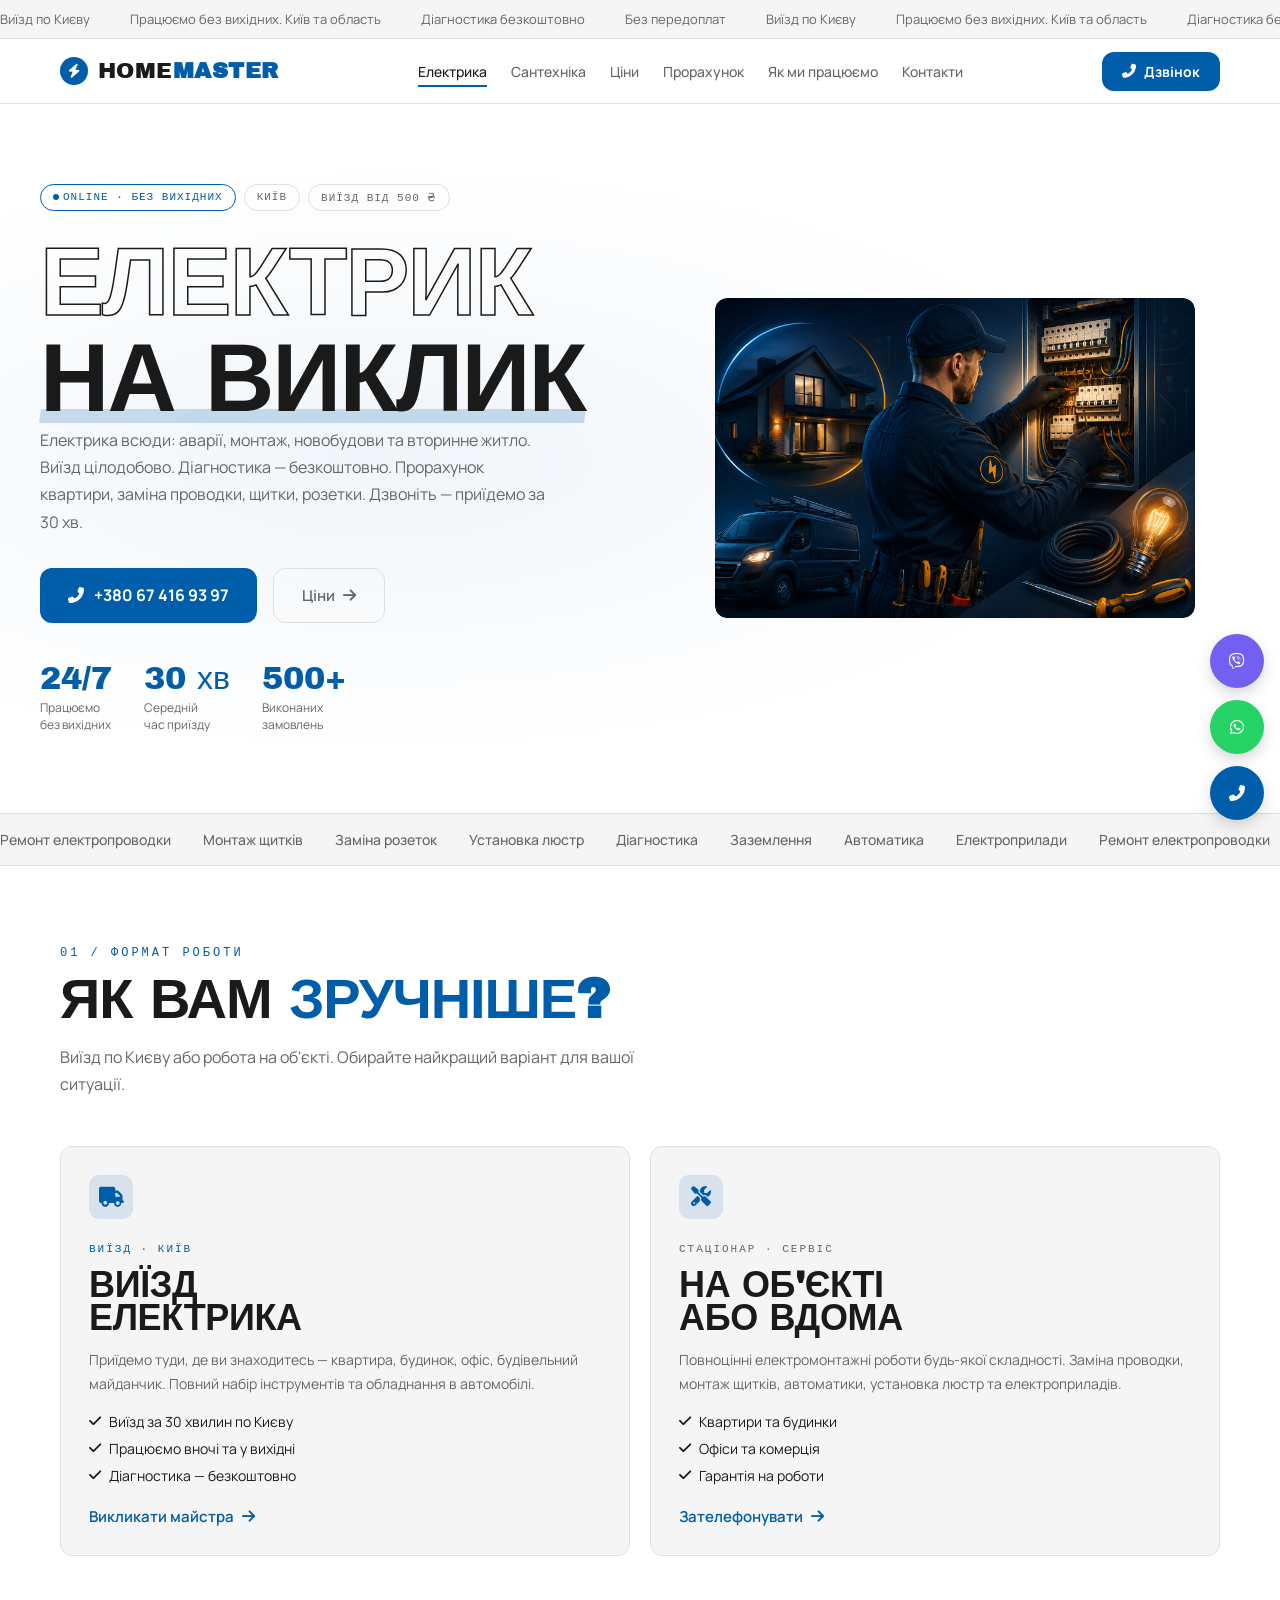
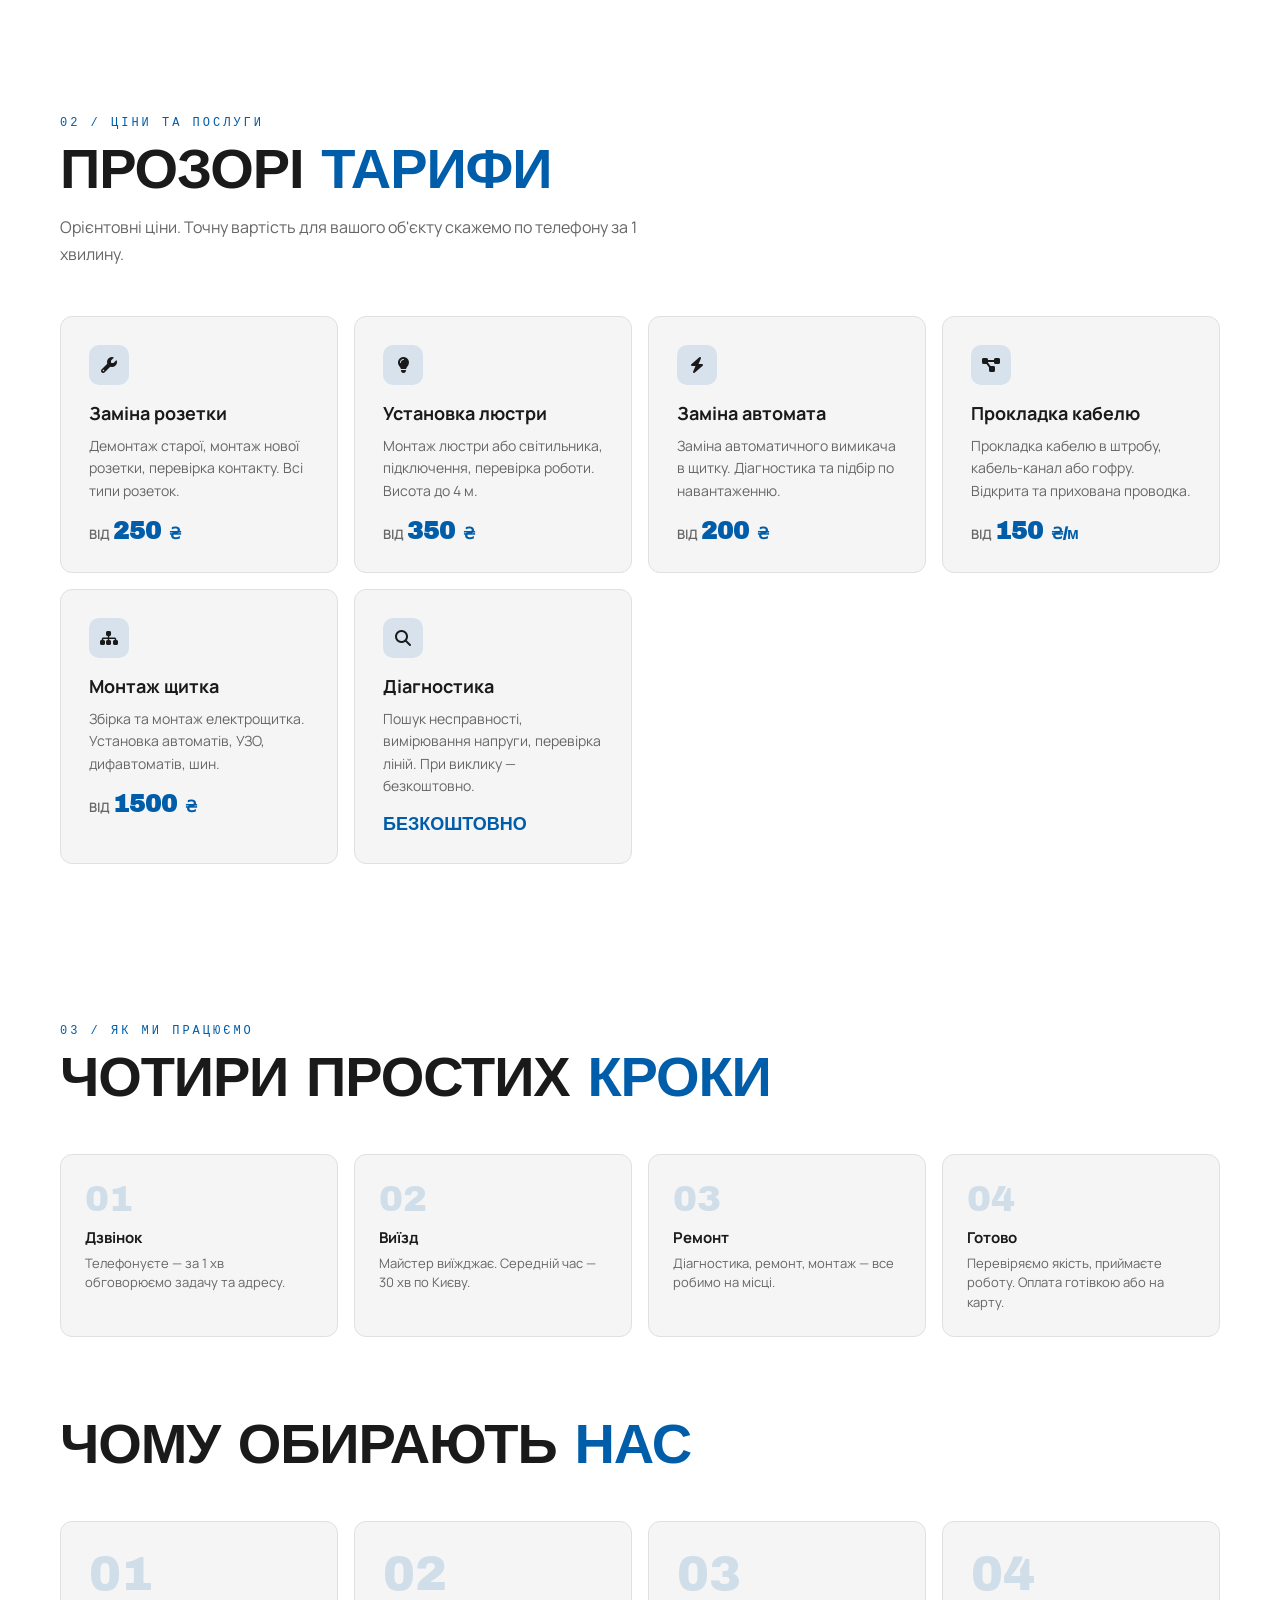
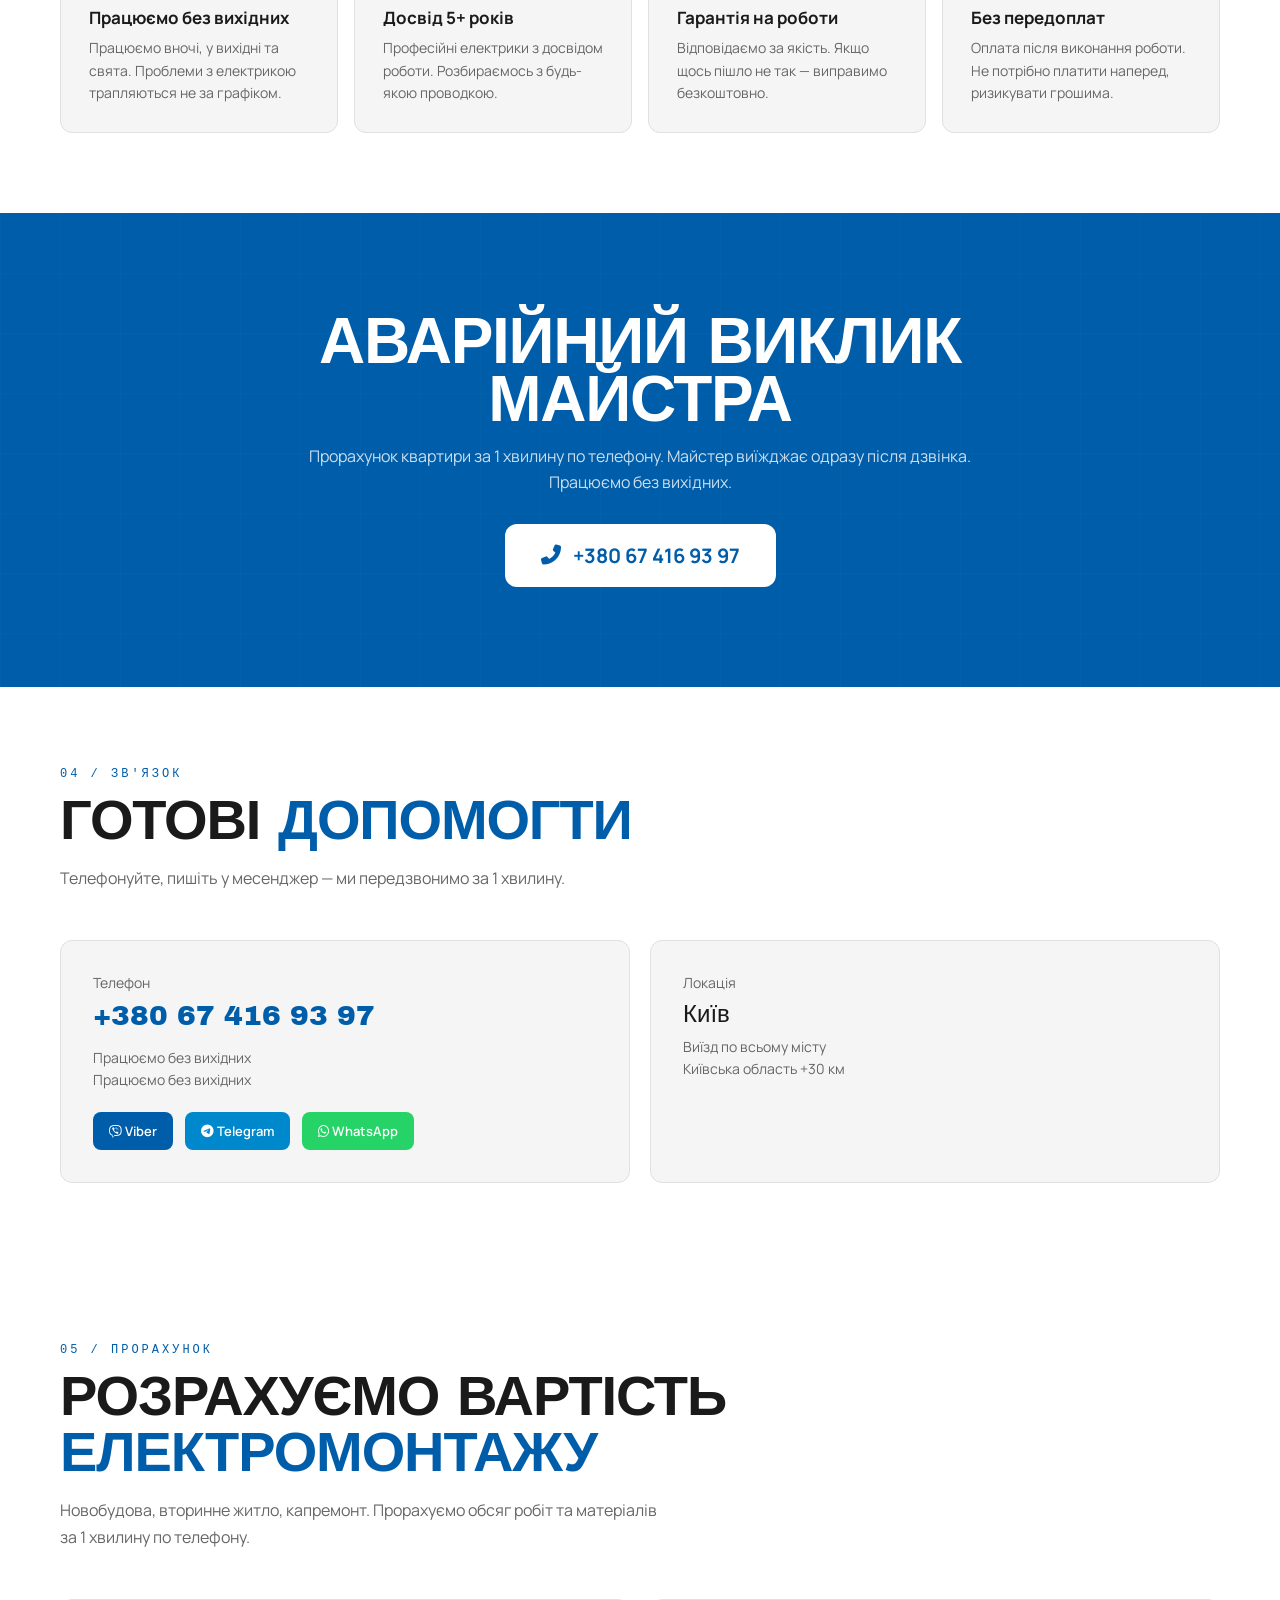
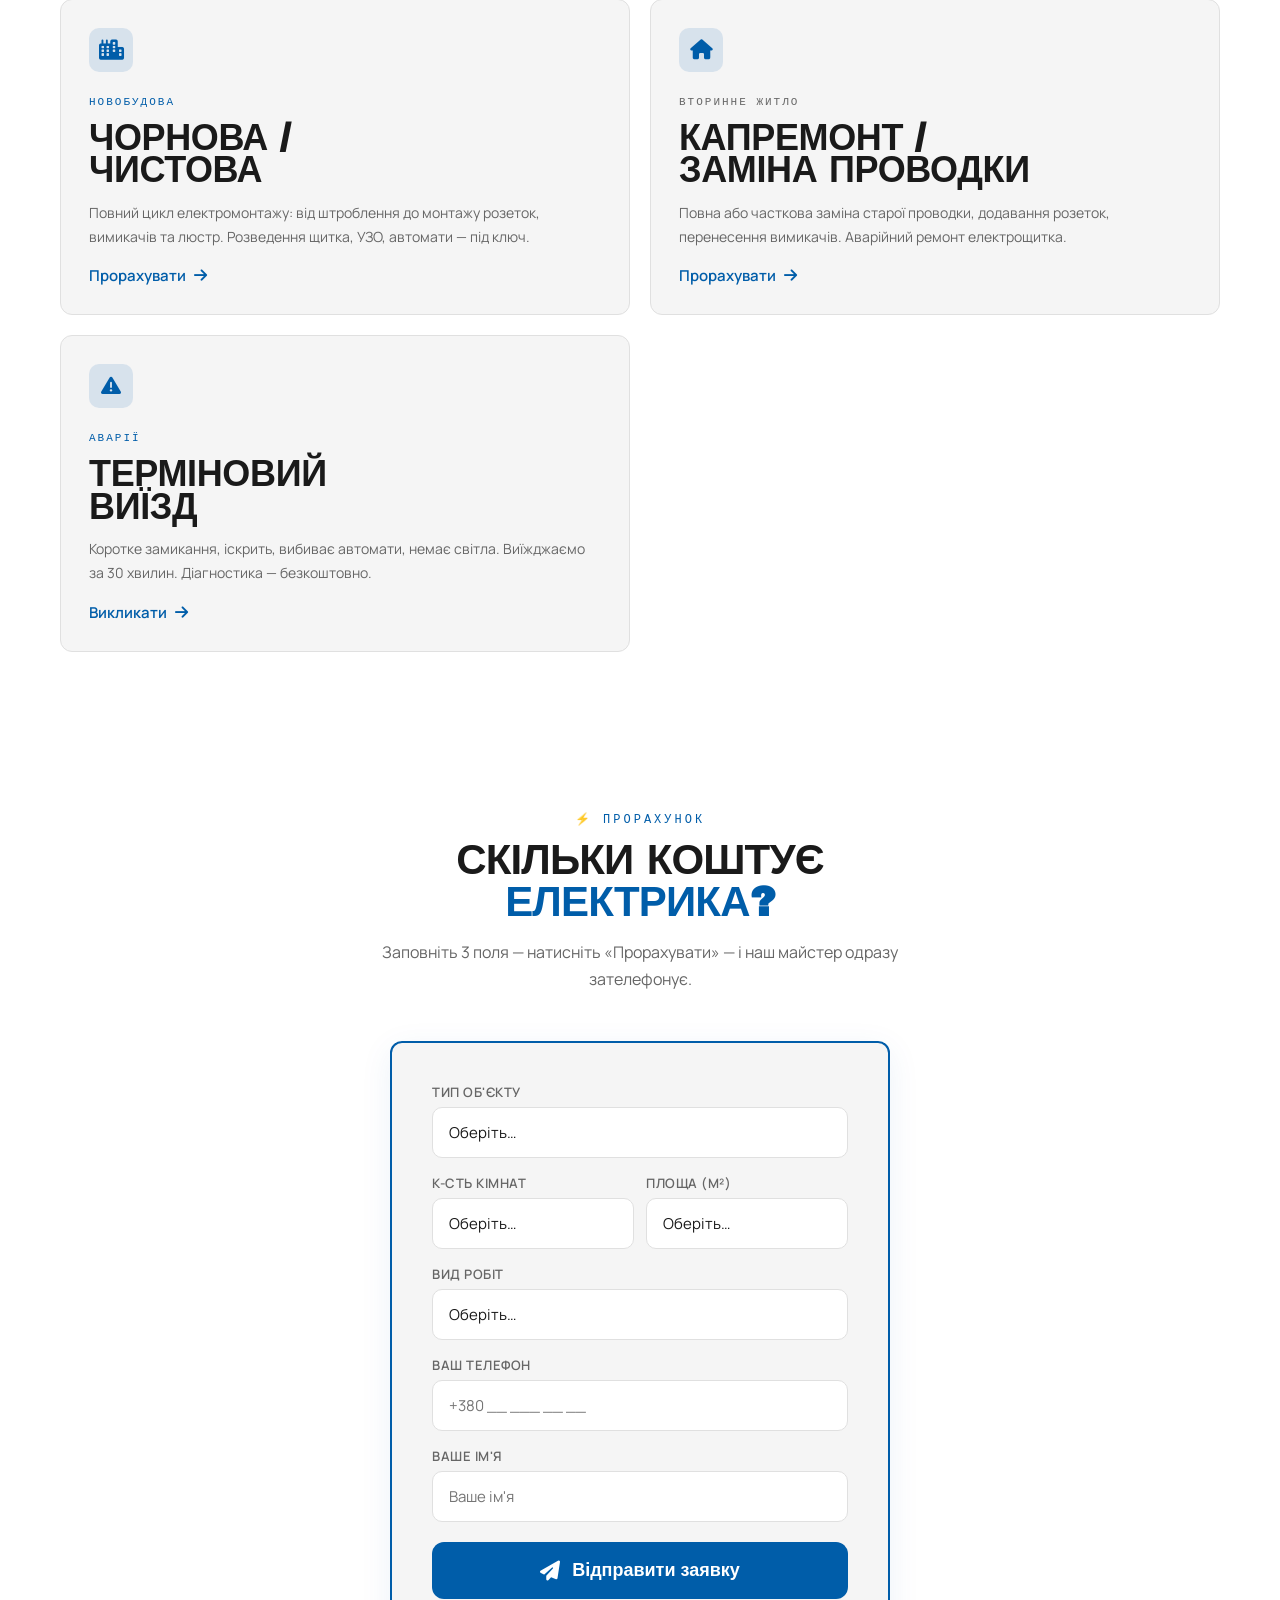
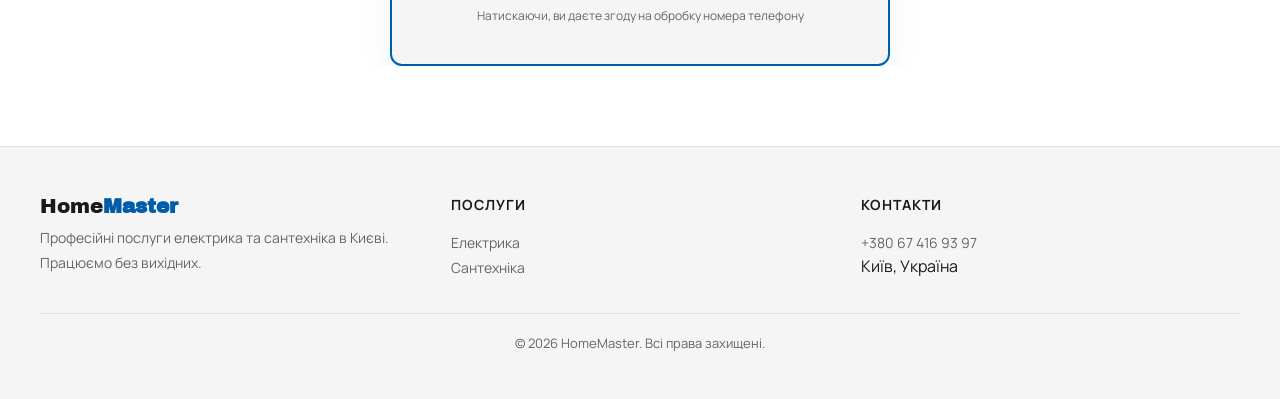
==== index.html @ 06a53e43 "form: email заявки через Web3Forms (потрібен API ключ)" ====
<!DOCTYPE html>
<html lang="uk">
<head>
  <meta charset="UTF-8">
  <meta name="viewport" content="width=device-width, initial-scale=1.0">
  <title>Електрик у Києві — HomeMaster | Послуги електрика</title>
  <meta name="description" content="Послуги електрика в Києві. Заміна проводки, монтаж щитків, ремонт розеток, виклик електрика. +380674169397">
  <link rel="icon" type="image/svg+xml" href="data:image/svg+xml,<svg xmlns='http://www.w3.org/2000/svg' viewBox='0 0 100 100'><text y='.9em' font-size='90'>⚡</text></svg>">
  <link rel="preconnect" href="https://fonts.googleapis.com">
  <link rel="preconnect" href="https://fonts.gstatic.com" crossorigin>
  <link href="https://fonts.googleapis.com/css2?family=Archivo+Black&family=Manrope:wght@300;400;500;600;700;800&display=swap" rel="stylesheet">
  <link rel="stylesheet" href="https://cdnjs.cloudflare.com/ajax/libs/font-awesome/6.5.0/css/all.min.css">
  <link rel="stylesheet" href="global.css">
  <!-- Schema.org -->
  <script type="application/ld+json">
  {"@context":"https://schema.org","@type":"Electrician","name":"HomeMaster — Електрик Київ","telephone":"+380674169397","url":"https://alexmoldova.github.io/homester","areaServed":"Київ","openingHours":"Mo-Su 00:00-23:59","priceRange":"₴"}
  </script>
</head>
<body>

<!-- TOP BAR -->
<div class="top-bar">
  <div class="top-bar-track">
    <span>Виїзд по Києву</span>
    <span>Працюємо без вихідних. Київ та область</span>
    <span>Діагностика безкоштовно</span>
    <span>Без передоплат</span>
    <span>Виїзд по Києву</span>
    <span>Працюємо без вихідних. Київ та область</span>
    <span>Діагностика безкоштовно</span>
    <span>Без передоплат</span>
  </div>
</div>

<!-- NAV -->
<nav class="nav">
  <div class="nav-inner">
    <a href="index.html" class="logo">
      <div class="logo-mark"><i class="fas fa-bolt"></i></div>
      <span>Home<b style="color:var(--accent)">Master</b></span>
    </a>
    <ul class="nav-links">
      <li><a href="index.html" class="active">Електрика</a></li>
      <li><a href="santehnika.html">Сантехніка</a></li>
      <li><a href="index.html#prices">Ціни</a></li>
      <li><a href="index.html#estimate">Прорахунок</a></li>
      <li><a href="index.html#process">Як ми працюємо</a></li>
      <li><a href="index.html#contacts">Контакти</a></li>
    </ul>
    <a href="tel:+380674169397" class="nav-cta">
      <i class="fas fa-phone-alt"></i> <span>Дзвінок</span>
    </a>
  </div>
</nav>

<!-- HERO -->
<section class="hero">
  <div class="hero-bg"></div>
  <div class="hero-inner">
    <div>
      <div class="hero-badges">
        <span class="hero-badge on"><span class="hero-badge-dot"></span>ONLINE · без вихідних</span>
        <span class="hero-badge">КИЇВ</span>
        <span class="hero-badge">ВИЇЗД ВІД 500 ₴</span>
      </div>
      <h1>
        <span class="stroke">ЕЛЕКТРИК</span>
        <span class="underline accent">НА ВИКЛИК</span>
      </h1>
      <p class="hero-lead">Електрика всюди: аварії, монтаж, новобудови та вторинне житло. Виїзд цілодобово. Діагностика — безкоштовно. Прорахунок квартири, заміна проводки, щитки, розетки. Дзвоніть — приїдемо за 30 хв.</p>
      <div class="hero-ctas">
        <a href="tel:+380674169397" class="btn-accent">
          <i class="fas fa-phone-alt"></i> +380 67 416 93 97
        </a>
        <a href="#prices" class="btn-ghost">
          Ціни <i class="fas fa-arrow-right"></i>
        </a>
      </div>
      <div class="hero-stats">
        <div>
          <div class="hero-stat-num">24/7</div>
          <div class="hero-stat-label">Працюємо<br>без вихідних</div>
        </div>
        <div>
          <div class="hero-stat-num">30 хв</div>
          <div class="hero-stat-label">Середній<br>час приїзду</div>
        </div>
        <div>
          <div class="hero-stat-num">500+</div>
          <div class="hero-stat-label">Виконаних<br>замовлень</div>
        </div>
      </div>
    </div>
    <div class="hero-visual">
      <div class="hero-photo-wrap">
        <img src="images/electrik-hero.png" alt="Електрик у Києві — HomeMaster" class="hero-photo">
      </div>
    </div>
  </div>
</section>

<!-- MARQUEE -->
<div class="marquee">
  <div class="marquee-track">
    <span class="marquee-item">Ремонт електропроводки</span>
    <span class="marquee-item">Монтаж щитків</span>
    <span class="marquee-item">Заміна розеток</span>
    <span class="marquee-item">Установка люстр</span>
    <span class="marquee-item">Діагностика</span>
    <span class="marquee-item">Заземлення</span>
    <span class="marquee-item">Автоматика</span>
    <span class="marquee-item">Електроприлади</span>
    <span class="marquee-item">Ремонт електропроводки</span>
    <span class="marquee-item">Монтаж щитків</span>
    <span class="marquee-item">Заміна розеток</span>
    <span class="marquee-item">Установка люстр</span>
    <span class="marquee-item">Діагностика</span>
    <span class="marquee-item">Заземлення</span>
    <span class="marquee-item">Автоматика</span>
    <span class="marquee-item">Електроприлади</span>
  </div>
</div>

<!-- SERVICES -->
<section class="section" id="formats">
  <div class="container">
    <div class="section-head">
      <div class="section-num">01 / ФОРМАТ РОБОТИ</div>
      <h2 class="section-title">Як вам <span class="accent">зручніше?</span></h2>
      <p class="section-desc">Виїзд по Києву або робота на об'єкті. Обирайте найкращий варіант для вашої ситуації.</p>
    </div>
    <div class="formats">
      <div class="format">
        <div class="format-content">
          <div class="format-icon-wrap"><i class="fas fa-truck" style="font-size:20px;color:var(--accent)"></i></div>
          <div class="format-head"><span class="format-tag">ВИЇЗД · КИЇВ</span></div>
          <div class="format-body">
            <h3>Виїзд<br>електрика</h3>
            <p class="format-text">Приїдемо туди, де ви знаходитесь — квартира, будинок, офіс, будівельний майданчик. Повний набір інструментів та обладнання в автомобілі.</p>
            <ul class="format-features">
              <li><i class="fas fa-check"></i> Виїзд за 30 хвилин по Києву</li>
              <li><i class="fas fa-check"></i> Працюємо вночі та у вихідні</li>
              <li><i class="fas fa-check"></i> Діагностика — безкоштовно</li>
            </ul>
            <a href="tel:+380674169397" class="format-cta">Викликати майстра <i class="fas fa-arrow-right"></i></a>
          </div>
        </div>
      </div>
      <div class="format">
        <div class="format-content">
          <div class="format-icon-wrap"><i class="fas fa-tools" style="font-size:20px;color:var(--accent)"></i></div>
          <div class="format-head"><span class="format-tag alt">СТАЦІОНАР · СЕРВІС</span></div>
          <div class="format-body">
            <h3>На об'єкті<br>або вдома</h3>
            <p class="format-text">Повноцінні електромонтажні роботи будь-якої складності. Заміна проводки, монтаж щитків, автоматики, установка люстр та електроприладів.</p>
            <ul class="format-features">
              <li><i class="fas fa-check"></i> Квартири та будинки</li>
              <li><i class="fas fa-check"></i> Офіси та комерція</li>
              <li><i class="fas fa-check"></i> Гарантія на роботи</li>
            </ul>
            <a href="tel:+380674169397" class="format-cta">Зателефонувати <i class="fas fa-arrow-right"></i></a>
          </div>
        </div>
      </div>
    </div>
  </div>
</section>

<!-- PRICES -->
<section class="section" id="prices">
  <div class="container">
    <div class="section-head">
      <div class="section-num">02 / ЦІНИ ТА ПОСЛУГИ</div>
      <h2 class="section-title">Прозорі <span class="accent">тарифи</span></h2>
      <p class="section-desc">Орієнтовні ціни. Точну вартість для вашого об'єкту скажемо по телефону за 1 хвилину.</p>
    </div>
    <div class="services-grid">
      <div class="service">
        <div class="service-icon"><i class="fas fa-wrench"></i></div>
        <h3>Заміна розетки</h3>
        <p>Демонтаж старої, монтаж нової розетки, перевірка контакту. Всі типи розеток.</p>
        <div class="service-price">ВІД <b>250 <span>₴</span></b></div>
      </div>
      <div class="service">
        <div class="service-icon"><i class="fas fa-lightbulb"></i></div>
        <h3>Установка люстри</h3>
        <p>Монтаж люстри або світильника, підключення, перевірка роботи. Висота до 4 м.</p>
        <div class="service-price">ВІД <b>350 <span>₴</span></b></div>
      </div>
      <div class="service">
        <div class="service-icon"><i class="fas fa-bolt"></i></div>
        <h3>Заміна автомата</h3>
        <p>Заміна автоматичного вимикача в щитку. Діагностика та підбір по навантаженню.</p>
        <div class="service-price">ВІД <b>200 <span>₴</span></b></div>
      </div>
      <div class="service">
        <div class="service-icon"><i class="fas fa-project-diagram"></i></div>
        <h3>Прокладка кабелю</h3>
        <p>Прокладка кабелю в штробу, кабель-канал або гофру. Відкрита та прихована проводка.</p>
        <div class="service-price">ВІД <b>150 <span>₴/м</span></b></div>
      </div>
      <div class="service">
        <div class="service-icon"><i class="fas fa-sitemap"></i></div>
        <h3>Монтаж щитка</h3>
        <p>Збірка та монтаж електрощитка. Установка автоматів, УЗО, дифавтоматів, шин.</p>
        <div class="service-price">ВІД <b>1500 <span>₴</span></b></div>
      </div>
      <div class="service">
        <div class="service-icon"><i class="fas fa-search"></i></div>
        <h3>Діагностика</h3>
        <p>Пошук несправності, вимірювання напруги, перевірка ліній. При виклику — безкоштовно.</p>
        <div class="service-price"><b style="font-size:18px;color:var(--accent)">БЕЗКОШТОВНО</b></div>
      </div>
    </div>
  </div>
</section>

<!-- PROCESS -->
<section class="section" id="process">
  <div class="container">
    <div class="section-head">
      <div class="section-num">03 / ЯК МИ ПРАЦЮЄМО</div>
      <h2 class="section-title">Чотири простих <span class="accent">кроки</span></h2>
    </div>
    <div class="process-grid">
      <div class="process-step">
        <div class="process-num">01</div>
        <h4>Дзвінок</h4>
        <p>Телефонуєте — за 1 хв обговорюємо задачу та адресу.</p>
      </div>
      <div class="process-step">
        <div class="process-num">02</div>
        <h4>Виїзд</h4>
        <p>Майстер виїжджає. Середній час — 30 хв по Києву.</p>
      </div>
      <div class="process-step">
        <div class="process-num">03</div>
        <h4>Ремонт</h4>
        <p>Діагностика, ремонт, монтаж — все робимо на місці.</p>
      </div>
      <div class="process-step">
        <div class="process-num">04</div>
        <h4>Готово</h4>
        <p>Перевіряємо якість, приймаєте роботу. Оплата готівкою або на карту.</p>
      </div>
    </div>
  </div>
</section>

<!-- ADVANTAGES -->
<section class="section" style="padding-top:0">
  <div class="container">
    <div class="section-head">
      <h2 class="section-title">Чому обирають <span class="accent">нас</span></h2>
    </div>
    <div class="advantage-grid">
      <div class="advantage">
        <div class="advantage-num">01</div>
        <h4>Працюємо без вихідних</h4>
        <p>Працюємо вночі, у вихідні та свята. Проблеми з електрикою трапляються не за графіком.</p>
      </div>
      <div class="advantage">
        <div class="advantage-num">02</div>
        <h4>Досвід 5+ років</h4>
        <p>Професійні електрики з досвідом роботи. Розбираємось з будь-якою проводкою.</p>
      </div>
      <div class="advantage">
        <div class="advantage-num">03</div>
        <h4>Гарантія на роботи</h4>
        <p>Відповідаємо за якість. Якщо щось пішло не так — виправимо безкоштовно.</p>
      </div>
      <div class="advantage">
        <div class="advantage-num">04</div>
        <h4>Без передоплат</h4>
        <p>Оплата після виконання роботи. Не потрібно платити наперед, ризикувати грошима.</p>
      </div>
    </div>
  </div>
</section>

<!-- CTA BAND -->
<div class="cta-band">
  <div class="cta-band-inner">
    <h2>Аварійний виклик<br>майстра</h2>
    <p>Прорахунок квартири за 1 хвилину по телефону. Майстер виїжджає одразу після дзвінка. Працюємо без вихідних.</p>
    <a href="tel:+380674169397" class="cta-phone">
      <i class="fas fa-phone-alt"></i> +380 67 416 93 97
    </a>
  </div>
</div>

<!-- CONTACTS -->
<section class="section" id="contacts">
  <div class="container">
    <div class="section-head">
      <div class="section-num">04 / ЗВ'ЯЗОК</div>
      <h2 class="section-title">Готові <span class="accent">допомогти</span></h2>
      <p class="section-desc">Телефонуйте, пишіть у месенджер — ми передзвонимо за 1 хвилину.</p>
    </div>
    <div style="display:grid;grid-template-columns:1fr 1fr;gap:20px">
      <div style="background:var(--bg2);padding:32px;border-radius:var(--radius);border:1px solid var(--line)">
        <div style="font-size:14px;color:var(--text2);margin-bottom:8px">Телефон</div>
        <a href="tel:+380674169397" style="font-family:var(--font-d);font-size:28px;color:var(--accent)">+380 67 416 93 97</a>
        <div style="font-size:14px;color:var(--text2);margin-top:16px;line-height:1.6">
          <div>Працюємо без вихідних</div>
          <div>Працюємо без вихідних</div>
        </div>
        <div style="margin-top:20px;display:flex;gap:12px">
          <a href="viber://chat?number=380674169397" style="padding:10px 16px;background:var(--accent);color:#fff;border-radius:8px;font-size:13px;font-weight:600"><i class="fab fa-viber"></i> Viber</a>
          <a href="https://t.me/+380674169397" style="padding:10px 16px;background:#0088cc;color:#fff;border-radius:8px;font-size:13px;font-weight:600"><i class="fab fa-telegram-plane"></i> Telegram</a>
          <a href="https://wa.me/380674169397" style="padding:10px 16px;background:#25d366;color:#fff;border-radius:8px;font-size:13px;font-weight:600"><i class="fab fa-whatsapp"></i> WhatsApp</a>
        </div>
      </div>
      <div style="background:var(--bg2);padding:32px;border-radius:var(--radius);border:1px solid var(--line)">
        <div style="font-size:14px;color:var(--text2);margin-bottom:8px">Локація</div>
        <div style="font-family:var(--font-d);font-size:24px;color:var(--text);margin-bottom:8px">Київ</div>
        <div style="font-size:14px;color:var(--text2);line-height:1.6">
          <div>Виїзд по всьому місту</div>
          <div>Київська область +30 км</div>
        </div>
      </div>
    </div>
  </div>
</section>

<!-- SECTION: ПРОРАХУНОК КВАРТИРИ -->
<section class="section" id="estimate">
  <div class="container">
    <div class="section-head">
      <div class="section-num">05 / ПРОРАХУНОК</div>
      <h2 class="section-title">Розрахуємо вартість<br><span class="accent">електромонтажу</span></h2>
      <p class="section-desc">Новобудова, вторинне житло, капремонт. Прорахуємо обсяг робіт та матеріалів за 1 хвилину по телефону.</p>
    </div>
    <div class="formats">
      <div class="format">
        <div class="format-content">
          <div class="format-icon-wrap"><i class="fas fa-city" style="font-size:20px;color:var(--accent)"></i></div>
          <div class="format-head"><span class="format-tag">НОВОБУДОВА</span></div>
          <div class="format-body">
            <h3>Чорнова /<br>чистова</h3>
            <p class="format-text">Повний цикл електромонтажу: від штроблення до монтажу розеток, вимикачів та люстр. Розведення щитка, УЗО, автомати — під ключ.</p>
            <a href="tel:+380674169397" class="format-cta">Прорахувати <i class="fas fa-arrow-right"></i></a>
          </div>
        </div>
      </div>
      <div class="format">
        <div class="format-content">
          <div class="format-icon-wrap"><i class="fas fa-home" style="font-size:20px;color:var(--accent)"></i></div>
          <div class="format-head"><span class="format-tag alt">ВТОРИННЕ ЖИТЛО</span></div>
          <div class="format-body">
            <h3>Капремонт /<br>заміна проводки</h3>
            <p class="format-text">Повна або часткова заміна старої проводки, додавання розеток, перенесення вимикачів. Аварійний ремонт електрощитка.</p>
            <a href="tel:+380674169397" class="format-cta">Прорахувати <i class="fas fa-arrow-right"></i></a>
          </div>
        </div>
      </div>
      <div class="format">
        <div class="format-content">
          <div class="format-icon-wrap"><i class="fas fa-exclamation-triangle" style="font-size:20px;color:var(--accent)"></i></div>
          <div class="format-head"><span class="format-tag">АВАРІЇ</span></div>
          <div class="format-body">
            <h3>Терміновий<br>виїзд</h3>
            <p class="format-text">Коротке замикання, іскрить, вибиває автомати, немає світла. Виїжджаємо за 30 хвилин. Діагностика — безкоштовно.</p>
            <a href="tel:+380674169397" class="format-cta">Викликати <i class="fas fa-arrow-right"></i></a>
          </div>
        </div>
      </div>
    </div>
  </div>
</section>

<!-- SECTION: КАЛЬКУЛЯТОР ПРОРАХУНКУ (електрика) -->
<section class="section">
  <div class="container">
    <div class="section-head" style="text-align:center">
      <div class="section-num">⚡ ПРОРАХУНОК</div>
      <h2 class="section-title" style="font-size:clamp(28px,4vw,42px)">Скільки коштує<br><span class="accent">електрика?</span></h2>
      <p class="section-desc" style="margin:0 auto">Заповніть 3 поля — натисніть «Прорахувати» — і наш майстер одразу зателефонує.</p>
    </div>
    <div class="calc-section">
<form id="calc-form" class="calc-form" action="https://api.web3forms.com/submit" method="POST">
      <input type="hidden" name="access_key" value="YOUR_WEB3FORMS_KEY">
      <input type="hidden" name="subject" value="Нова заявка з HomeMaster — Електрика">
      <input type="hidden" name="redirect" value="false">
      <input type="hidden" name="from_name" value="HomeMaster">
      <input type="hidden" name="service" value="електрика">

      <div class="calc-field">
        <label>Тип об'єкту</label>
        <select name="object_type" required>
          <option value="">Оберіть…</option>
          <option value="Квартира">Квартира</option>
          <option value="Приватний будинок">Приватний будинок</option>
          <option value="Офіс / комерція">Офіс / комерція</option>
          <option value="Новобудова (чорнова)">Новобудова (чорнова)</option>
        </select>
      </div>
      <div class="calc-row">
        <div class="calc-field">
          <label>К-сть кімнат</label>
          <select name="rooms" required>
            <option value="">Оберіть…</option>
            <option value="1-кімнатна">1-кімнатна</option>
            <option value="2-кімнатна">2-кімнатна</option>
            <option value="3-кімнатна">3-кімнатна</option>
            <option value="4+ кімнат">4+ кімнат</option>
          </select>
        </div>
        <div class="calc-field">
          <label>Площа (м²)</label>
          <select name="area" required>
            <option value="">Оберіть…</option>
            <option value="до 50">до 50 м²</option>
            <option value="50-80">50–80 м²</option>
            <option value="80-120">80–120 м²</option>
            <option value="120+">120+ м²</option>
          </select>
        </div>
      </div>
      <div class="calc-field">
        <label>Вид робіт</label>
        <select name="work_type" required>
          <option value="">Оберіть…</option>
          <option value="Повний електромонтаж">Повний електромонтаж під ключ</option>
          <option value="Часткова заміна проводки">Часткова заміна проводки</option>
          <option value="Аварійний ремонт">Аварійний ремонт</option>
          <option value="Монтаж щитка + автомати">Монтаж щитка + автомати</option>
        </select>
      </div>
      <div class="calc-field">
        <label>Ваш телефон</label>
        <input type="tel" name="phone" placeholder="+380 __ ___ __ __" required>
      </div>
      <div class="calc-field">
        <label>Ваше ім'я</label>
        <input type="text" name="name" placeholder="Ваше ім'я" required>
      </div>
      <div class="calc-result" id="calc-result" style="display:none">
        <div class="price">✅ Заявку відправлено!</div>
        <div class="note">Майстер зателефонує вам за 1 хвилину.</div>
      </div>
      <button type="submit" class="calc-submit">
        <i class="fas fa-paper-plane"></i> Відправити заявку
      </button>
      <div style="text-align:center;margin-top:8px;font-size:12px;color:var(--text2)">Натискаючи, ви даєте згоду на обробку номера телефону</div>
    </form>

    <script>
    document.getElementById('calc-form').addEventListener('submit', async function(e) {
      e.preventDefault();
      const form = e.target;
      const btn = form.querySelector('.calc-submit');
      btn.innerHTML = '<i class="fas fa-spinner fa-spin"></i> Відправляємо…';
      btn.disabled = true;
      
      const formData = new FormData(form);
      try {
        const resp = await fetch(form.action, { method: 'POST', body: formData });
        const data = await resp.json();
        if (data.success) {
          document.getElementById('calc-result').style.display = 'block';
          form.querySelector('.calc-submit').style.display = 'none';
          // Автодзвінок (опціонально)
          setTimeout(() => { window.location.href = 'tel:+380674169397'; }, 1500);
        } else {
          alert('Помилка. Зателефонуйте нам: +380 67 416 93 97');
          btn.innerHTML = '<i class="fas fa-paper-plane"></i> Відправити заявку';
          btn.disabled = false;
        }
      } catch(err) {
        alert('Помилка. Зателефонуйте нам: +380 67 416 93 97');
        btn.innerHTML = '<i class="fas fa-paper-plane"></i> Відправити заявку';
        btn.disabled = false;
      }
    });
    </script>
  </div>
  </div>
</section>

<!-- FOOTER -->
<footer class="footer">
  <div class="footer-inner">
    <div>
      <div class="footer-brand">Home<b class="accent">Master</b></div>
      <p style="margin-top:8px">Професійні послуги електрика та сантехніка в Києві. Працюємо без вихідних.</p>
    </div>
    <div>
      <h4>Послуги</h4>
      <a href="index.html">Електрика</a><br>
      <a href="santehnika.html">Сантехніка</a>
    </div>
    <div>
      <h4>Контакти</h4>
      <a href="tel:+380674169397">+380 67 416 93 97</a><br>
      <span>Київ, Україна</span>
    </div>
  </div>
  <div class="footer-bottom">
    &copy; 2026 HomeMaster. Всі права захищені.
  </div>
</footer>

<!-- FLOATING CONTACTS -->
<div class="float-contacts">
  <a href="viber://chat?number=380674169397" class="float-btn float-btn-viber" aria-label="Написати у Viber">
    <span class="float-btn-tooltip">Написати у Viber</span>
    <i class="fab fa-viber"></i>
  </a>
  <a href="https://wa.me/380674169397" class="float-btn float-btn-whatsapp" aria-label="Написати у WhatsApp" target="_blank" rel="noopener">
    <span class="float-btn-tooltip">Написати у WhatsApp</span>
    <i class="fab fa-whatsapp"></i>
  </a>
  <a href="tel:+380674169397" class="float-btn float-btn-call" aria-label="Зателефонувати">
    <span class="float-btn-tooltip">Зателефонувати</span>
    <i class="fas fa-phone-alt"></i>
  </a>
</div>

<!-- MOBILE BOTTOM CALL BAR -->
<div class="mobile-call-bar">
  <a href="tel:+380674169397">
    <div class="bar-icon"><i class="fas fa-phone-alt"></i></div>
    <div class="bar-text">
      <span class="bar-label">Аварійний виклик</span>
      <span class="bar-phone">+380 67 416 93 97</span>
    </div>
  </a>
</div>

</body>
</html>
---- global.css ----
/* ── RESET & ROOT ───────────────────────────────────────────────── */
:root {
  --bg: #ffffff;
  --bg2: #f5f5f5;
  --bg3: #f0f0f0;
  --text: #1a1a1a;
  --text2: #666666;
  --accent: #005DA9;
  --accent-dark: #00488a;
  --accent-light: #e6f0f9;
  --black: #ffffff;
  --line: #e0e0e0;
  --red: var(--accent);
  --font-d: 'Archivo Black', sans-serif;
  --font: 'Manrope', sans-serif;
  --font-mono: 'JetBrains Mono', monospace;
  --radius: 12px;
}
*,*::before,*::after{box-sizing:border-box;margin:0;padding:0}
body{overflow-x:hidden;max-width:100%}
.container,section,.hero,.format,.services{width:100%;max-width:100%;overflow-x:hidden}
html{scroll-behavior:smooth}
body{font-family:var(--font);background:var(--bg);color:var(--text);-webkit-font-smoothing:antialiased;overflow-x:hidden}
img{max-width:100%;height:auto;display:block}
a{color:inherit;text-decoration:none}
ul{list-style:none}

/* ── FONTS ──────────────────────────────────────────────────────── */
@import url('https://fonts.googleapis.com/css2?family=Archivo+Black&family=Manrope:wght@300;400;500;600;700;800&display=swap');

/* ── UTILITY ────────────────────────────────────────────────────── */
.container{max-width:1200px;margin:0 auto;padding:0 20px}
.section{padding:80px 20px}
.section-num{font-family:var(--font-mono);font-size:12px;color:var(--accent);letter-spacing:3px;margin-bottom:12px;text-transform:uppercase}
.section-title{font-family:var(--font-d);font-size:clamp(32px,5vw,56px);line-height:1;text-transform:uppercase;letter-spacing:-.02em;margin-bottom:16px}
.section-title .accent{color:var(--accent)}
.section-desc{font-size:16px;color:var(--text2);line-height:1.7;max-width:600px}
.section-head{margin-bottom:48px}

/* ── TOP BAR ───────────────────────────────────────────────────── */
.top-bar{background:var(--bg2);border-bottom:1px solid var(--line);overflow:hidden;padding:10px 0}
.top-bar-track{display:flex;gap:40px;animation:scroll 30s linear infinite;white-space:nowrap;font-size:13px;color:var(--text2)}
.top-bar-track span{flex-shrink:0}
@keyframes scroll{0%{transform:translateX(0)}100%{transform:translateX(-50%)}}

/* ── NAV ────────────────────────────────────────────────────────── */
.nav{border-bottom:1px solid var(--line);background:var(--bg);position:sticky;top:0;z-index:100}
.nav-inner{max-width:1200px;margin:0 auto;padding:0 20px;display:flex;align-items:center;height:64px;gap:32px}
.logo{display:flex;align-items:center;gap:10px;font-family:var(--font-d);font-size:22px;text-transform:uppercase;letter-spacing:.02em;flex-shrink:0}
.logo-mark{width:28px;height:28px;background:var(--accent);border-radius:50%;display:flex;align-items:center;justify-content:center;font-size:14px;color:var(--black);font-weight:800}
.nav-links{display:flex;gap:24px;margin:0 auto}
.nav-links a{font-size:14px;font-weight:500;color:var(--text2);transition:color .2s;position:relative;padding:4px 0}
.nav-links a:hover,.nav-links a.active{color:var(--text)}
.nav-links a.active::after{content:'';position:absolute;bottom:-2px;left:0;right:0;height:2px;background:var(--accent)}
.nav-cta{display:flex;align-items:center;gap:8px;background:var(--accent);color:var(--black);padding:10px 20px;border-radius:var(--radius);font-weight:700;font-size:14px;transition:all .2s;flex-shrink:0}
.nav-cta:hover{background:var(--accent-dark);transform:translateY(-1px);box-shadow:0 8px 24px rgba(0,93,169,.20)}
.nav-cta svg{width:16px;height:16px}

/* ── HERO ───────────────────────────────────────────────────────── */
.hero-photo-wrap{max-width:480px;margin:0 auto;overflow:visible}
.hero-photo{width:100%;height:auto;display:block;border-radius:var(--radius);object-fit:contain}
.hero{position:relative;padding:80px 20px;overflow:hidden}
.hero-bg{position:absolute;inset:0;background:radial-gradient(ellipse at 30% 50%,rgba(0,93,169,.06) 0%,transparent 60%)}
.hero-inner{max-width:1200px;margin:0 auto;display:grid;grid-template-columns:1fr 1fr;gap:60px;align-items:center;position:relative;z-index:2}
.hero-badges{display:flex;gap:8px;flex-wrap:wrap;margin-bottom:24px}
.hero-badge{font-family:var(--font-mono);font-size:11px;padding:6px 12px;border:1px solid var(--line);border-radius:20px;color:var(--text2);text-transform:uppercase;letter-spacing:1px}
.hero-badge.on{border-color:var(--accent);color:var(--accent)}
.hero-badge-dot{display:inline-block;width:6px;height:6px;background:var(--accent);border-radius:50%;margin-right:4px;vertical-align:middle;animation:pulse 2s infinite}
@keyframes pulse{0%,100%{opacity:1}50%{opacity:.4}}
.hero h1{font-family:var(--font-d);font-size:clamp(2.5rem,10vw,6rem);line-height:1;letter-spacing:-0.02em;padding-left:0;margin-left:0;width:100%}
.hero h1 .stroke{-webkit-text-stroke:1.5px var(--text);-webkit-text-fill-color:transparent}
.hero h1 .underline.accent{position:relative;display:inline-block}
.hero h1 .underline.accent::after{content:'';position:absolute;left:0;right:0;bottom:4px;height:14px;background:rgba(0,93,169,.20);z-index:-1;transform:skew(-8deg)}
.hero-lead{font-size:16px;color:var(--text2);line-height:1.7;margin-bottom:32px;max-width:520px}
.hero-ctas{display:flex;gap:16px;flex-wrap:wrap;margin-bottom:40px}
.btn-accent{display:inline-flex;align-items:center;gap:10px;background:var(--accent);color:var(--black);padding:16px 28px;border-radius:var(--radius);font-weight:700;font-size:16px;transition:all .2s}
.btn-accent:hover{background:var(--accent-dark);transform:translateY(-2px);box-shadow:0 12px 32px rgba(0,93,169,.20)}
.btn-accent svg{width:18px;height:18px}
.btn-ghost{display:inline-flex;align-items:center;gap:8px;padding:16px 28px;border:1px solid var(--line);border-radius:var(--radius);font-weight:600;font-size:15px;color:var(--text2);transition:all .2s}
.btn-ghost:hover{border-color:var(--text);color:var(--text)}
.btn-ghost svg{width:16px;height:16px}
.hero-stats{display:flex;gap:32px}
.hero-stat-num{font-family:var(--font-d);font-size:32px;color:var(--accent);line-height:1}
.hero-stat-label{font-size:12px;color:var(--text2);margin-top:4px}
.hero-visual{position:relative}
.hero-photo-wrap{position:relative;border-radius:var(--radius);overflow:hidden}


/* ── MARQUEE ────────────────────────────────────────────────────── */
.marquee{border-top:1px solid var(--line);border-bottom:1px solid var(--line);overflow:hidden;padding:16px 0;background:var(--bg2)}
.marquee-track{display:flex;gap:32px;animation:scroll 25s linear infinite;white-space:nowrap}
.marquee-item{font-size:14px;font-weight:500;color:var(--text2);flex-shrink:0}

/* ── SERVICES (ТАРИФЫ) ──────────────────────────────────────────── */
.services-grid{display:grid;grid-template-columns:repeat(auto-fill,minmax(240px,1fr));gap:16px}
.service{background:var(--bg2);padding:28px;border-radius:var(--radius);border:1px solid var(--line);transition:all .3s}
.service:hover{border-color:var(--accent);transform:translateY(-2px);box-shadow:0 8px 24px rgba(0,93,169,.08)}
.service-icon{width:40px;height:40px;background:rgba(0,93,169,.12);border-radius:10px;display:flex;align-items:center;justify-content:center;margin-bottom:16px}
.service-icon svg{width:20px;height:20px;color:var(--accent)}
.service h3{font-size:18px;font-weight:700;margin-bottom:10px}
.service p{font-size:14px;color:var(--text2);line-height:1.6;margin-bottom:16px}
.service-price{font-size:13px;font-weight:600;color:var(--text2)}
.service-price b{font-family:var(--font-d);font-size:24px;color:var(--accent)}
.service-price span{font-size:16px}

/* ── FORMATS (2 колонки услуг) ─────────────────────────────────── */
.formats{display:grid;grid-template-columns:1fr 1fr;gap:20px}
.format{background:var(--bg2);border-radius:var(--radius);border:1px solid var(--line);overflow:hidden;transition:all .3s}
.format:hover{border-color:var(--accent)}
.format-content{padding:28px}
.format-icon-wrap{width:44px;height:44px;background:rgba(0,93,169,.12);border-radius:10px;display:flex;align-items:center;justify-content:center;margin-bottom:16px}
.format-icon-wrap svg{width:22px;height:22px;color:var(--accent)}
.format-head{margin-bottom:12px}
.format-tag{font-family:var(--font-mono);font-size:11px;color:var(--accent);text-transform:uppercase;letter-spacing:2px}
.format-tag.alt{color:var(--text2)}
.format-body h3{font-family:var(--font-d);font-size:clamp(24px,3vw,36px);line-height:.9;text-transform:uppercase;letter-spacing:-.01em;margin-bottom:14px}
.format-text{font-size:14px;color:var(--text2);line-height:1.7;margin-bottom:16px}
.format-features{display:flex;flex-direction:column;gap:8px;margin-bottom:20px}
.format-features li{display:flex;align-items:center;gap:8px;font-size:14px;color:var(--text)}
.format-features li svg{width:16px;height:16px;color:var(--accent);flex-shrink:0}
.format-cta{display:inline-flex;align-items:center;gap:8px;color:var(--accent);font-weight:600;font-size:15px;transition:gap .2s}
.format-cta:hover{gap:12px}
.format-cta svg{width:16px;height:16px}

/* ── ADVANTAGES ───────────────────────────────────────────────── */
.advantage-grid{display:grid;grid-template-columns:repeat(auto-fill,minmax(260px,1fr));gap:16px}
.advantage{background:var(--bg2);padding:28px;border-radius:var(--radius);border:1px solid var(--line);transition:all .3s}
.advantage:hover{border-color:var(--accent)}
.advantage-num{font-family:var(--font-d);font-size:48px;color:rgba(0,93,169,.15);line-height:1;margin-bottom:8px}
.advantage h4{font-size:17px;font-weight:700;margin-bottom:8px}
.advantage p{font-size:14px;color:var(--text2);line-height:1.6}

/* ── CTA BAND ──────────────────────────────────────────────────── */
.cta-band{position:relative;padding:100px 20px;background:var(--accent);overflow:hidden}
.cta-band::before{content:'';position:absolute;inset:0;background-image:linear-gradient(rgba(255,255,255,.15) 1px,transparent 1px),linear-gradient(90deg,rgba(255,255,255,.15) 1px,transparent 1px);background-size:60px 60px;opacity:.15}
.cta-band-inner{position:relative;z-index:2;max-width:700px;margin:0 auto;text-align:center}
.cta-band h2{font-family:var(--font-d);font-size:clamp(36px,5vw,64px);line-height:.9;text-transform:uppercase;letter-spacing:-.02em;margin-bottom:16px;color:#ffffff}
.cta-band p{font-size:16px;color:rgba(255,255,255,.8);line-height:1.6;margin-bottom:28px}
.cta-phone{display:inline-flex;align-items:center;gap:12px;padding:18px 36px;background:#ffffff;color:var(--accent);font-weight:700;font-size:20px;border-radius:var(--radius);transition:all .2s}
.cta-phone:hover{transform:translateY(-2px);box-shadow:0 16px 40px rgba(0,0,0,.15)}
.cta-phone svg{width:20px;height:20px}

/* ── FOOTER ────────────────────────────────────────────────────── */
.footer{background:var(--bg2);border-top:1px solid var(--line);padding:48px 20px}
.footer-inner{max-width:1200px;margin:0 auto;display:grid;grid-template-columns:1fr 1fr 1fr;gap:32px}
.footer h4{font-size:14px;font-weight:700;text-transform:uppercase;letter-spacing:1px;margin-bottom:16px;color:var(--text)}
.footer p,.footer a{font-size:14px;color:var(--text2);line-height:1.8}
.footer a:hover{color:var(--accent)}
.footer-brand{font-family:var(--font-d);font-size:20px;color:var(--text)}
.footer-brand .accent{color:var(--accent)}
.footer-bottom{max-width:1200px;margin:32px auto 0;padding-top:20px;border-top:1px solid var(--line);text-align:center;font-size:13px;color:var(--text2)}

/* ── PROCESS ───────────────────────────────────────────────────── */
.process-grid{display:grid;grid-template-columns:repeat(4,1fr);gap:16px}
.process-step{background:var(--bg2);padding:24px;border-radius:var(--radius);border:1px solid var(--line);position:relative}
.process-num{font-family:var(--font-d);font-size:36px;color:rgba(0,93,169,.15);margin-bottom:8px}
.process-step h4{font-size:15px;font-weight:700;margin-bottom:6px}
.process-step p{font-size:13px;color:var(--text2);line-height:1.5}

/* ── EXTRA HELP ────────────────────────────────────────────────── */
.extra-grid{display:grid;grid-template-columns:repeat(auto-fill,minmax(280px,1fr));gap:16px}
.extra{background:var(--bg2);padding:24px;border-radius:var(--radius);border:1px solid var(--line);display:flex;flex-direction:column;transition:all .3s}
.extra:hover{border-color:var(--accent)}
.extra-icon{width:36px;height:36px;background:rgba(0,93,169,.12);border-radius:8px;display:flex;align-items:center;justify-content:center;margin-bottom:12px}
.extra-icon svg{width:18px;height:18px;color:var(--accent)}
.extra-body h3{font-size:16px;font-weight:700;margin-bottom:6px}
.extra-body p{font-size:13px;color:var(--text2);line-height:1.5;margin-bottom:12px}
.extra-price{font-size:12px;color:var(--text2);margin-top:auto}
.extra-price b{font-family:var(--font-d);font-size:20px;color:var(--accent)}

/* ── FLOATING CONTACTS (як на evakuator-odesa.site) ──────────── */
.float-contacts{position:fixed!important;right:16px!important;bottom:80px!important;left:auto!important;z-index:9999!important;display:flex;flex-direction:column;gap:12px}
.float-btn{width:54px;height:54px;border-radius:50%;display:grid;place-items:center;color:#fff;text-decoration:none;box-shadow:0 6px 18px -4px rgba(0,0,0,.25);transition:transform .2s,box-shadow .2s;position:relative}
.float-btn:hover{transform:translateY(-3px) scale(1.05);box-shadow:0 10px 24px -6px rgba(0,0,0,.35)}
.float-btn svg{width:24px;height:24px}
.float-btn-call{background:var(--accent);color:var(--black)}
.float-btn-viber{background:#7360f2}
.float-btn-whatsapp{background:#25d366}
.float-btn-tooltip{position:absolute;right:calc(100% + 10px);white-space:nowrap;background:#1a1a1a;color:#fff;font-size:11px;padding:5px 10px;border-radius:6px;opacity:0;pointer-events:none;transition:opacity .2s;font-weight:500}
.float-btn:hover .float-btn-tooltip{opacity:1}
@media(max-width:600px){
  .float-contacts{bottom:80px!important;right:10px!important;gap:8px}
  .float-btn{width:44px;height:44px}
  .float-btn svg{width:20px;height:20px}
  .float-btn-tooltip{display:none}
}

/* ── RESPONSIVE ────────────────────────────────────────────────── */
@media(max-width:768px){
  .formats,.services-grid,.advantage-grid,.hero-inner{display:flex!important;flex-direction:column!important}
  .hero-inner{display:flex!important;flex-direction:column!important}
}
@media(max-width:900px){
  .hero-inner{display:flex!important;flex-direction:column!important;gap:40px}
  .hero-stats{gap:20px}
  .formats{display:flex!important;flex-direction:column!important}
  .process-grid{grid-template-columns:1fr 1fr}
  .footer-inner{grid-template-columns:1fr;gap:24px}
  .nav-links{display:none}
  .hero-photo-wrap{max-width:100%}
  .hero{padding-left:20px;padding-right:20px}
}
@media(max-width:600px){
  .section{padding:48px 16px}
  .hero{padding:48px 16px;overflow-x:visible}
  .process-grid{display:flex!important;flex-direction:column!important}
  .services-grid{display:flex!important;flex-direction:column!important}
  .extra-grid{display:flex!important;flex-direction:column!important}
  .cta-band{padding:60px 16px}
  .cta-phone{font-size:16px;padding:14px 24px}
  .hero-photo-wrap{max-width:100%}
  .hero h1{font-size:clamp(64px,17vw,96px);line-height:.85}
}

/* ── MOBILE BOTTOM BAR (плаваюча кнопка з номером знизу) ──── */
.mobile-call-bar{position:fixed;bottom:0;left:0;right:0;z-index:9999;background:var(--accent);padding:12px 16px;display:flex;align-items:center;justify-content:center;gap:12px;box-shadow:0 -4px 20px rgba(0,0,0,.15);animation:slideUp .3s ease}
.mobile-call-bar a{color:#fff;text-decoration:none;font-weight:700;font-size:18px;display:flex;align-items:center;gap:10px}
.mobile-call-bar .bar-icon{width:42px;height:42px;background:rgba(255,255,255,.2);border-radius:50%;display:flex;align-items:center;justify-content:center;font-size:20px;animation:pulse 2s infinite}
.mobile-call-bar .bar-text{display:flex;flex-direction:column}
.mobile-call-bar .bar-label{font-size:11px;opacity:.8;text-transform:uppercase;letter-spacing:1px}
.mobile-call-bar .bar-phone{font-family:var(--font-d);font-size:18px}
@keyframes slideUp{from{transform:translateY(100%)}to{transform:translateY(0)}}
@media(min-width:769px){.mobile-call-bar{display:none}}

/* ── КАЛЬКУЛЯТОР ПРОРАХУНКУ ────────────────────────────────── */
.calc-section{background:var(--bg2);border-radius:var(--radius);padding:40px;max-width:500px;margin:0 auto;border:2px solid var(--accent);box-shadow:0 8px 32px rgba(0,93,169,.08)}
.calc-title{font-family:var(--font-d);font-size:22px;text-align:center;margin-bottom:24px}
.calc-field{margin-bottom:16px}
.calc-field label{display:block;font-size:13px;font-weight:600;color:var(--text2);margin-bottom:6px;text-transform:uppercase;letter-spacing:.5px}
.calc-field select,.calc-field input{width:100%;padding:14px 16px;border:1px solid var(--line);border-radius:10px;font-size:15px;font-family:var(--font);background:var(--bg);color:var(--text);appearance:none}
.calc-field select:focus,.calc-field input:focus{outline:none;border-color:var(--accent);box-shadow:0 0 0 3px rgba(0,93,169,.1)}
.calc-row{display:grid;grid-template-columns:1fr 1fr;gap:12px}
.calc-result{text-align:center;margin-top:24px}
.calc-result .price{font-family:var(--font-d);font-size:36px;color:var(--accent)}
.calc-result .note{font-size:13px;color:var(--text2);margin-top:4px}
.calc-submit{display:flex;align-items:center;justify-content:center;gap:12px;width:100%;background:var(--accent);color:#fff;padding:18px;border-radius:12px;font-weight:700;font-size:18px;margin-top:20px;border:none;cursor:pointer;transition:all .2s}
.calc-submit:hover{background:var(--accent-dark);transform:translateY(-2px);box-shadow:0 8px 24px rgba(0,93,169,.25)}
.calc-submit i{font-size:20px}
.calc-submit:disabled{opacity:.7;cursor:not-allowed;transform:none!important}
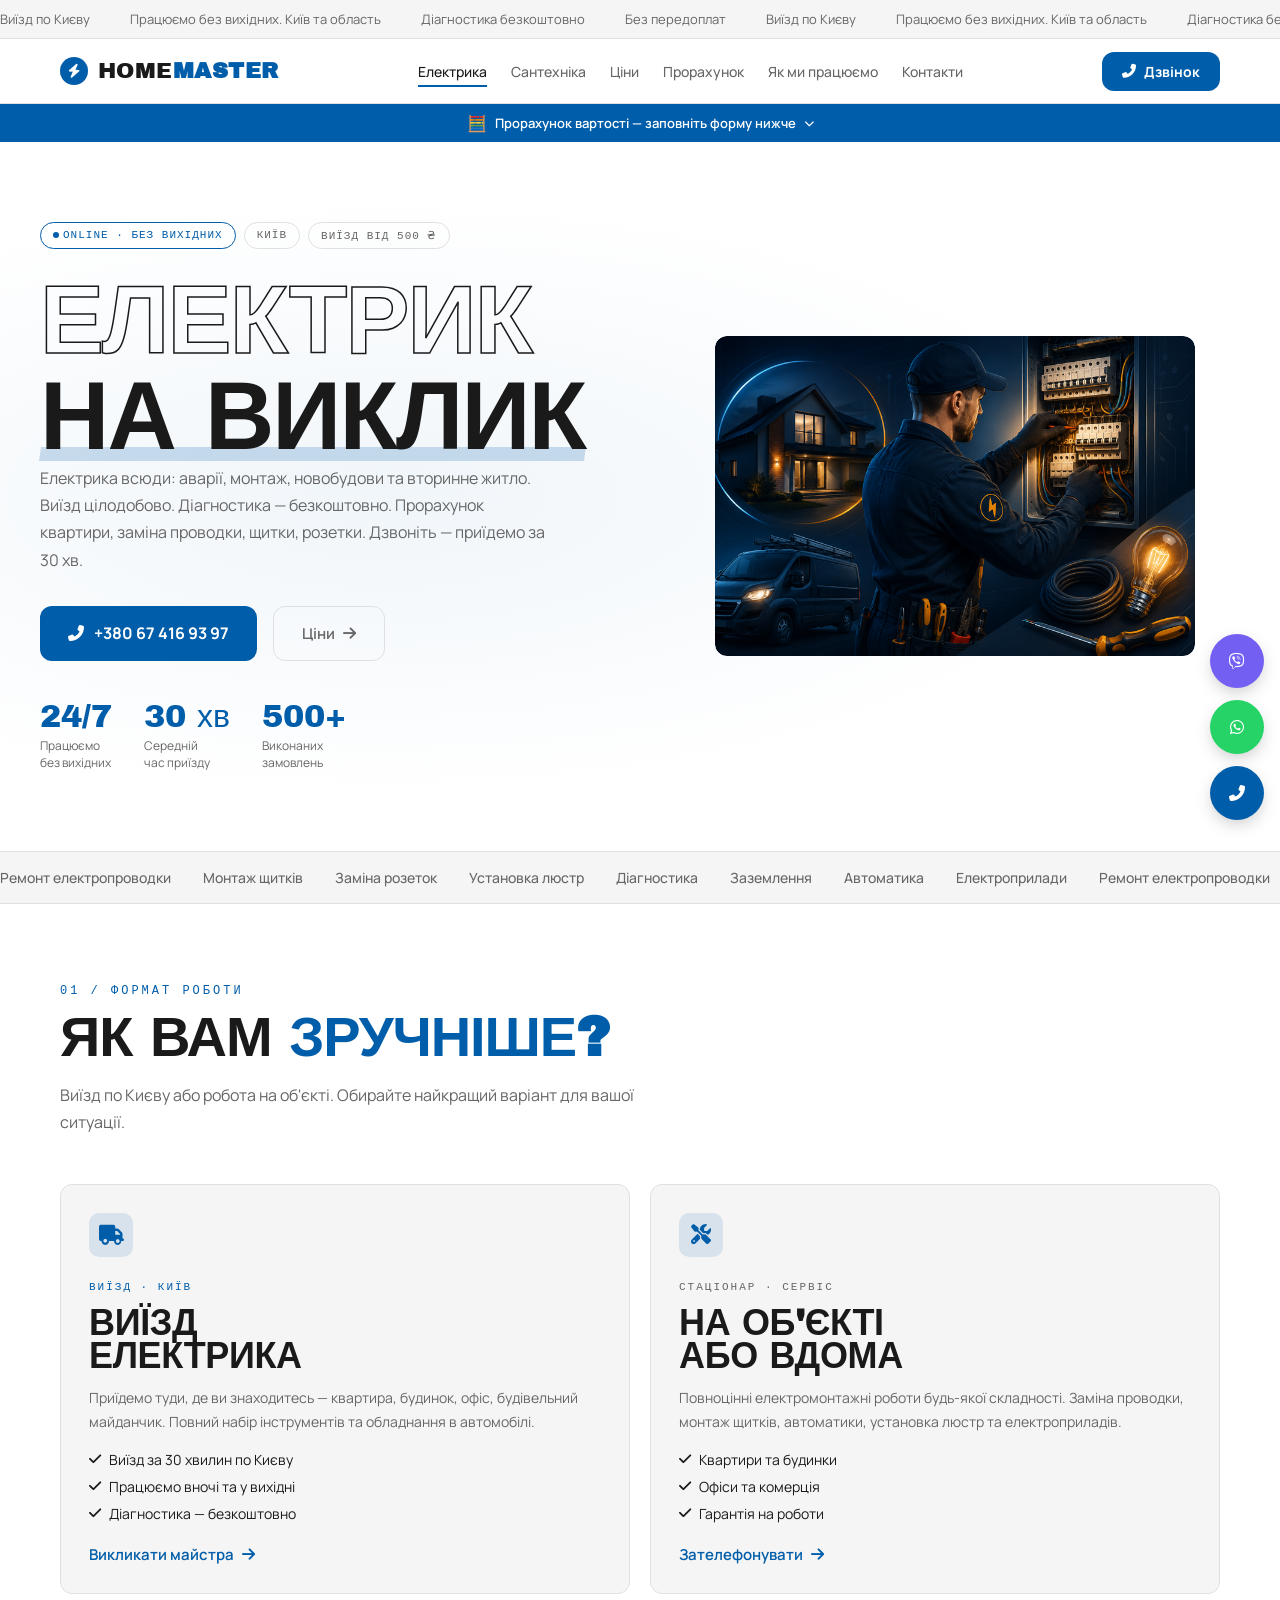
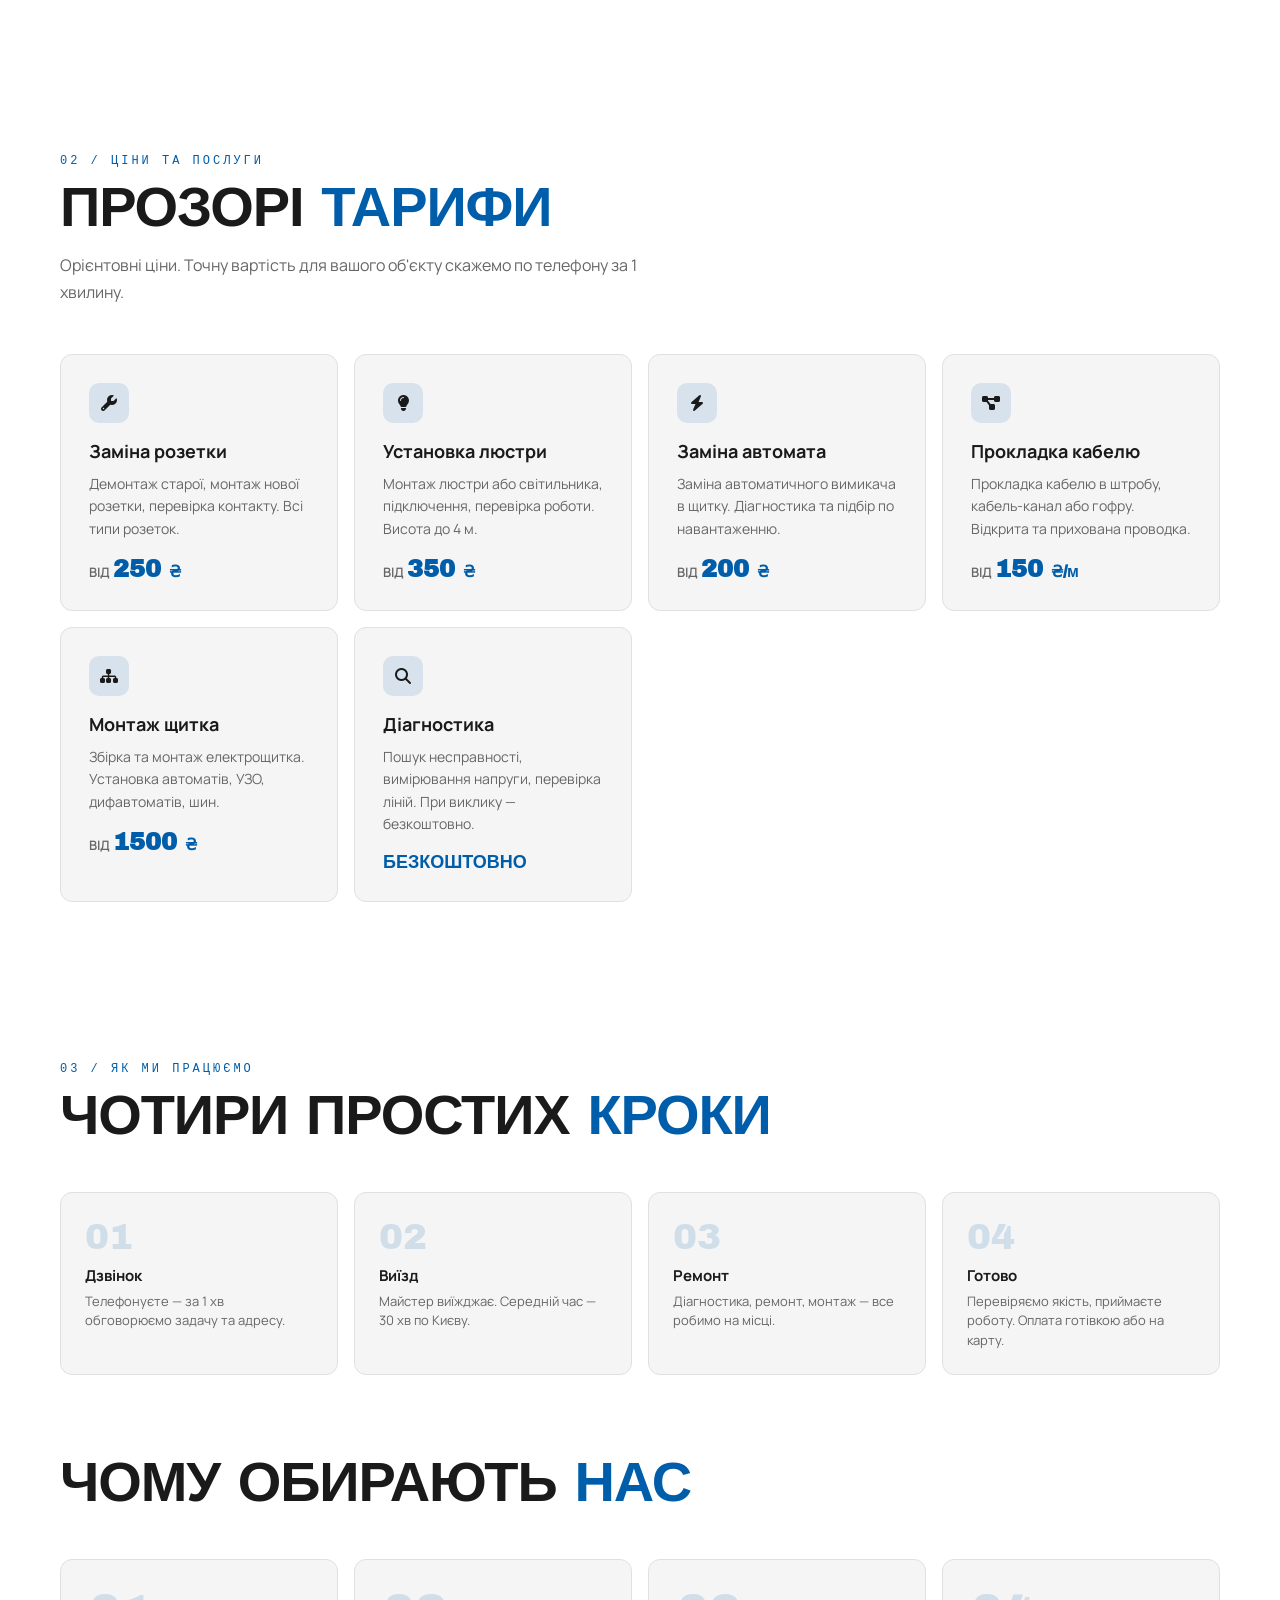
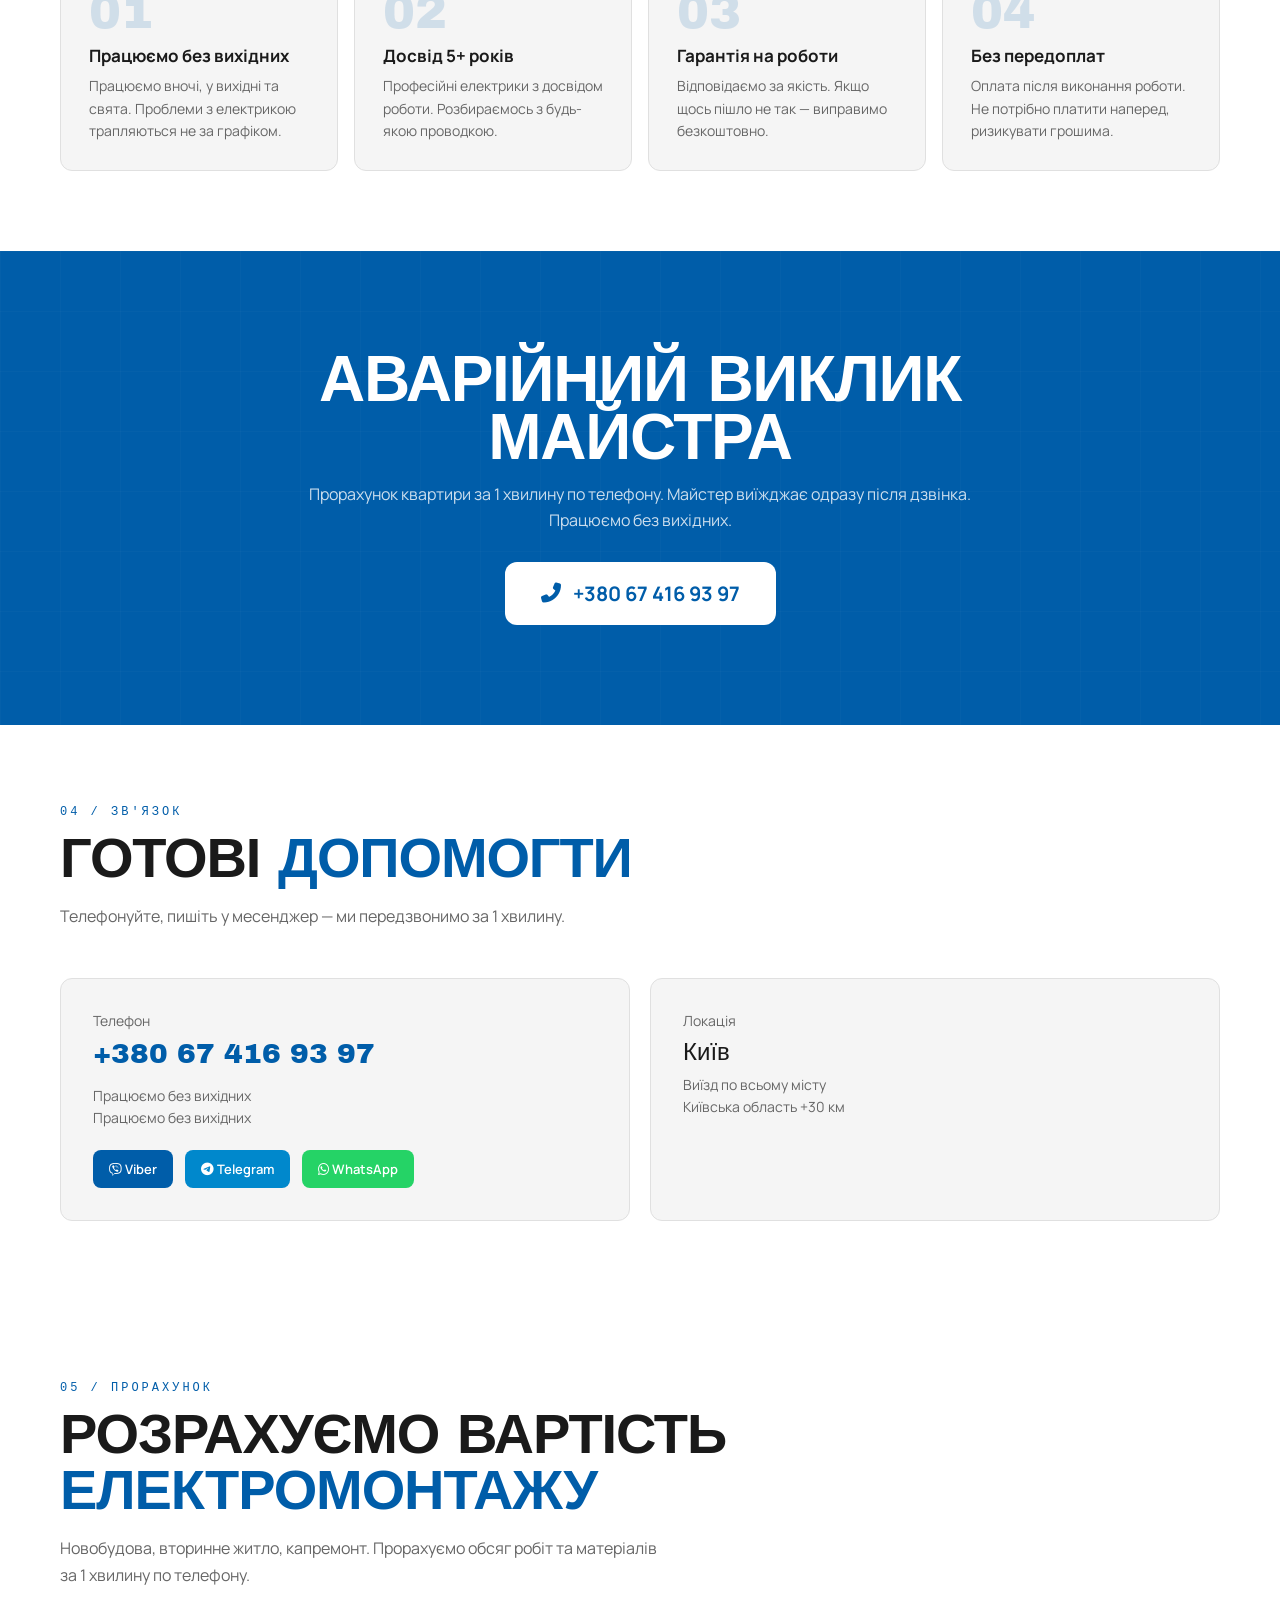
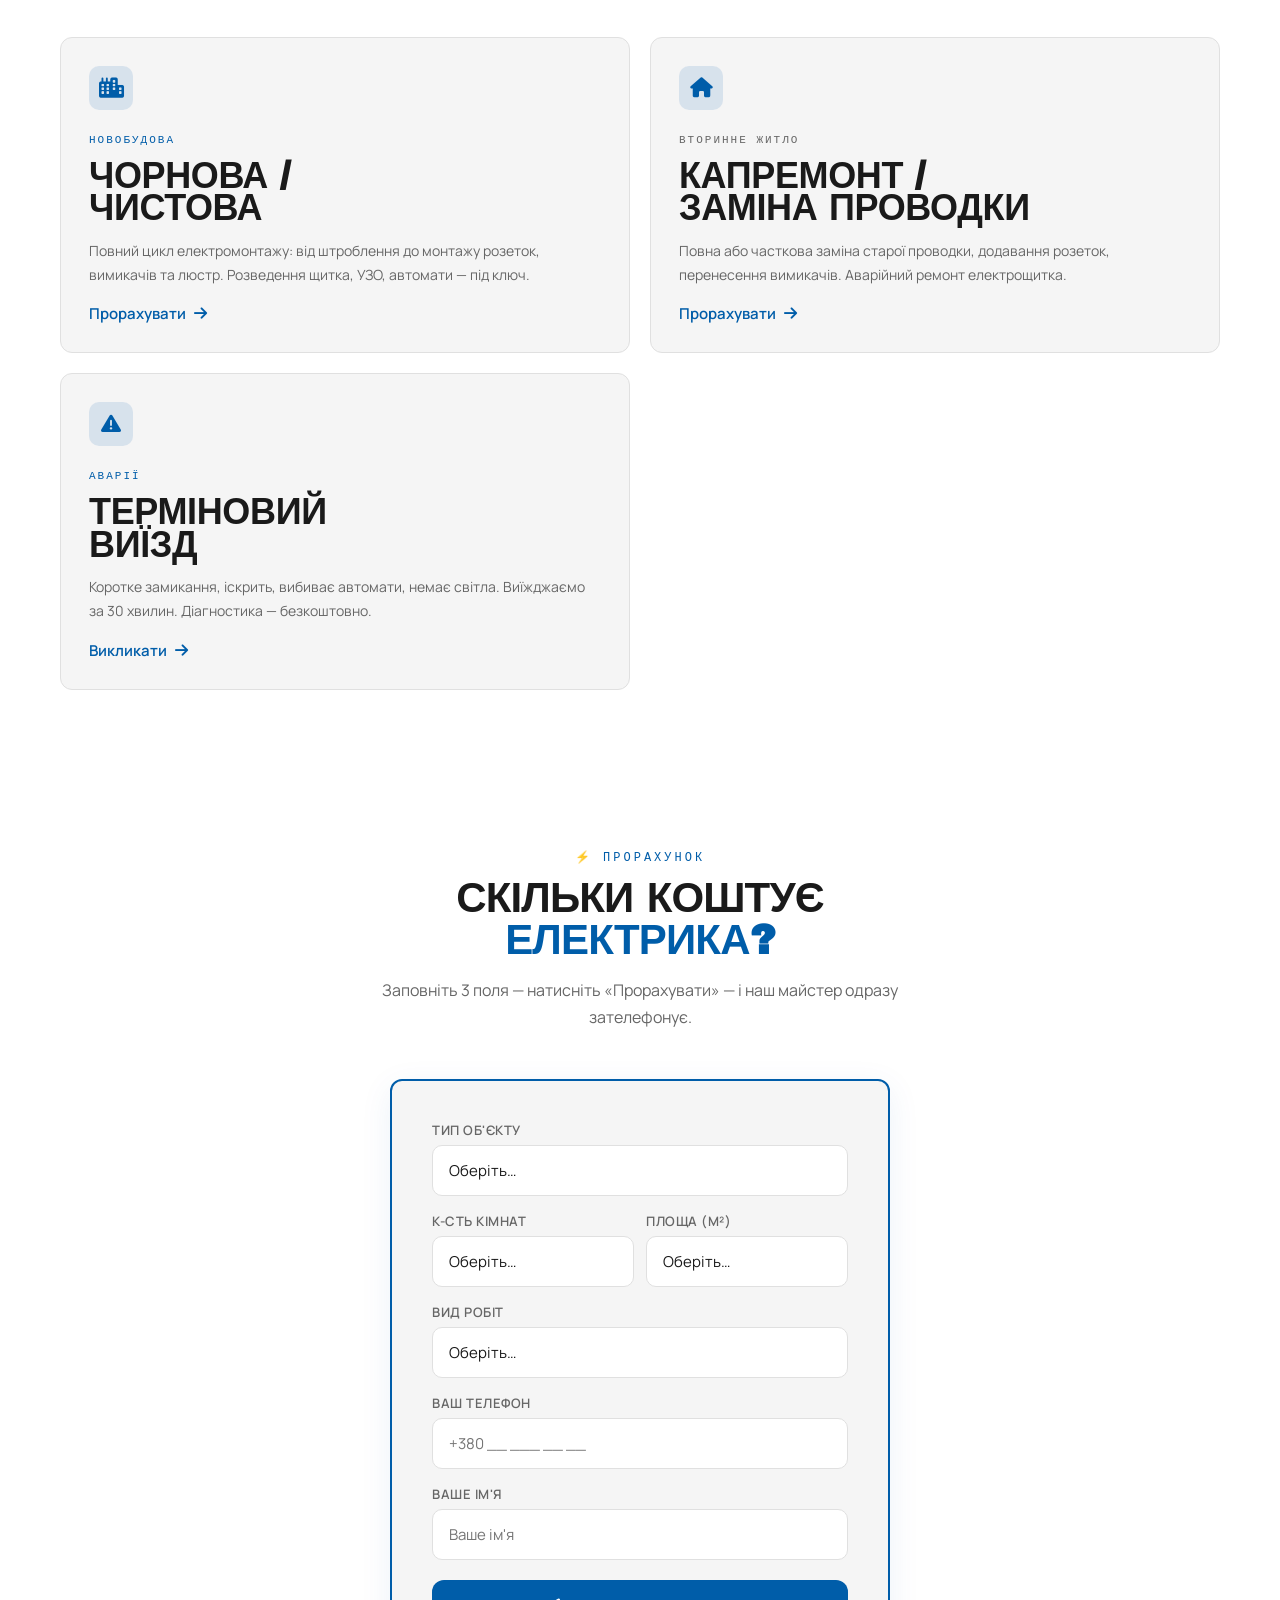
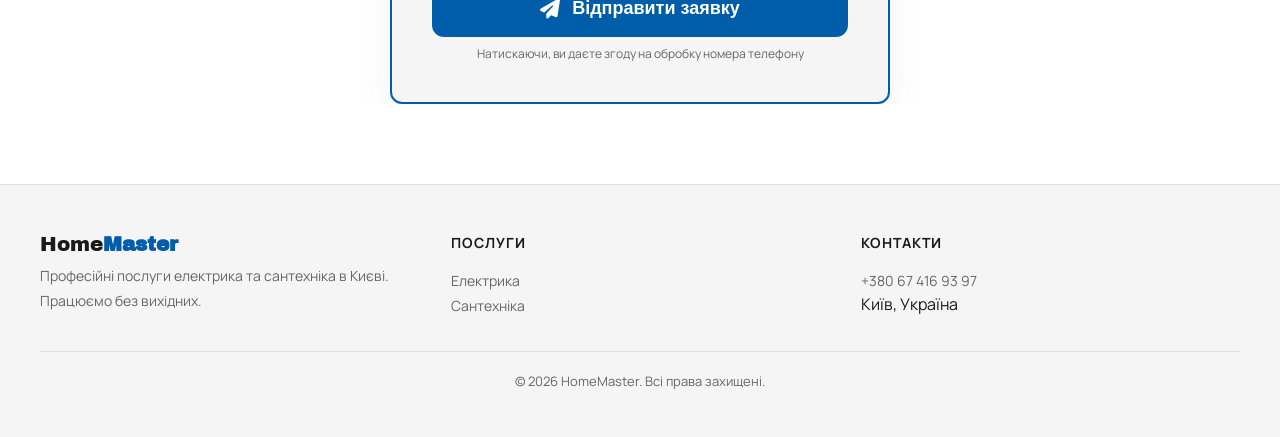
==== commit 72db90e5: "replaced float calc btn with sticky top bar under nav" ====
--- a/index.html
+++ b/index.html
@@ -52,6 +52,15 @@
     </a>
   </div>
 </nav>
+<!-- STICKY CALC BAR -->
+<div class="sticky-calc-bar">
+  <a href="#calc-section-head">
+    <span class="sticky-calc-icon">🧮</span>
+    <span>Прорахунок вартості — заповніть форму нижче</span>
+    <span class="sticky-calc-arrow"><i class="fas fa-chevron-down"></i></span>
+  </a>
+</div>
+
 
 <!-- HERO -->
 <section class="hero">
@@ -374,7 +383,7 @@
   <div class="container">
     <div class="section-head" style="text-align:center">
       <div class="section-num">⚡ ПРОРАХУНОК</div>
-      <h2 class="section-title" style="font-size:clamp(28px,4vw,42px)">Скільки коштує<br><span class="accent">електрика?</span></h2>
+      <h2 class="section-title" id="calc-section-head" style="font-size:clamp(28px,4vw,42px)">Скільки коштує<br><span class="accent">електрика?</span></h2>
       <p class="section-desc" style="margin:0 auto">Заповніть 3 поля — натисніть «Прорахувати» — і наш майстер одразу зателефонує.</p>
     </div>
     <div class="calc-section">
@@ -528,5 +537,5 @@
   </a>
 </div>
 
-</body>
+  </body>
 </html>
--- a/global.css
+++ b/global.css
@@ -237,3 +237,13 @@
 .calc-submit:hover{background:var(--accent-dark);transform:translateY(-2px);box-shadow:0 8px 24px rgba(0,93,169,.25)}
 .calc-submit i{font-size:20px}
 .calc-submit:disabled{opacity:.7;cursor:not-allowed;transform:none!important}
+
+
+
+/* ── STICKY CALC BAR (тонка смужка під nav) ─────────────────── */
+.sticky-calc-bar{background:var(--accent);overflow:hidden}
+.sticky-calc-bar a{display:flex;align-items:center;justify-content:center;gap:8px;padding:8px 16px;color:#fff;text-decoration:none;font-size:13px;font-weight:600;transition:all .2s}
+.sticky-calc-bar a:hover{background:var(--accent-dark)}
+.sticky-calc-bar .sticky-calc-icon{font-size:16px}
+.sticky-calc-bar .sticky-calc-arrow{font-size:10px;animation:bounceDown 1.5s infinite}
+@keyframes bounceDown{0%,100%{transform:translateY(0)}50%{transform:translateY(3px)}}
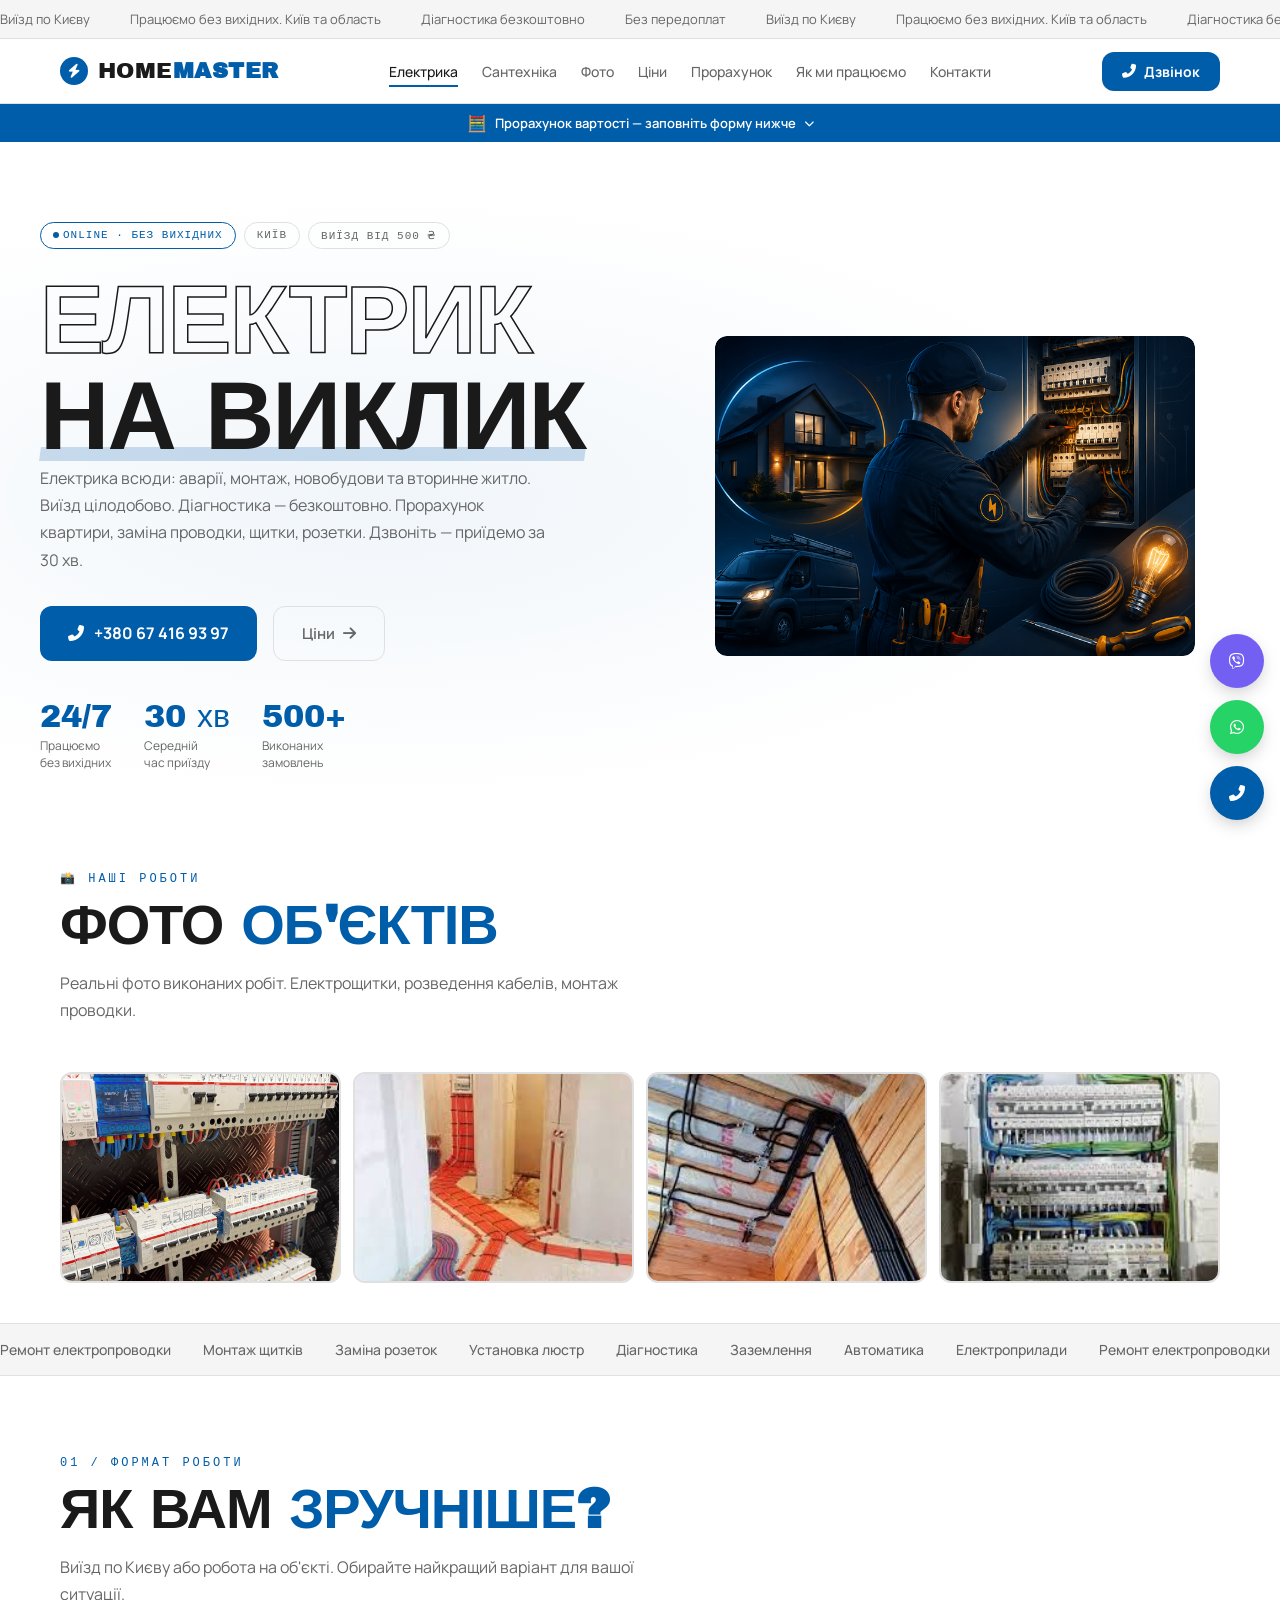
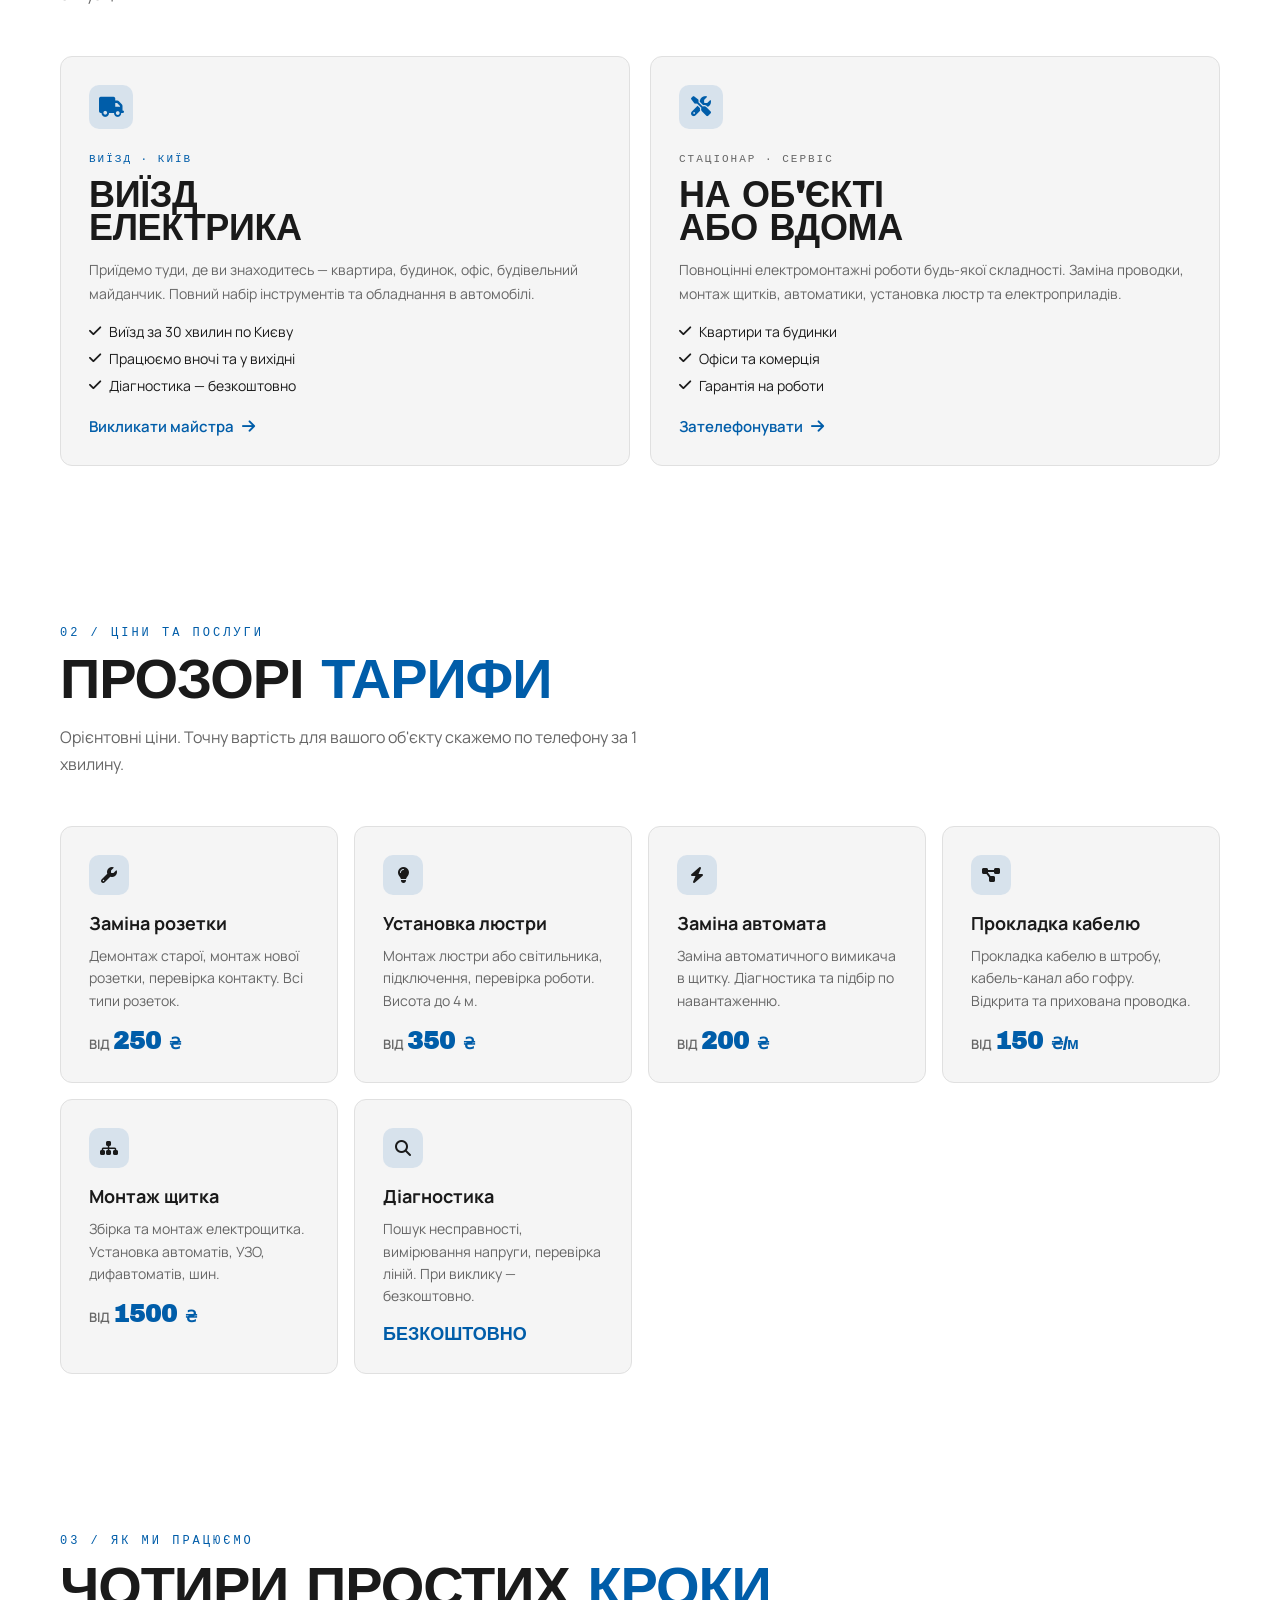
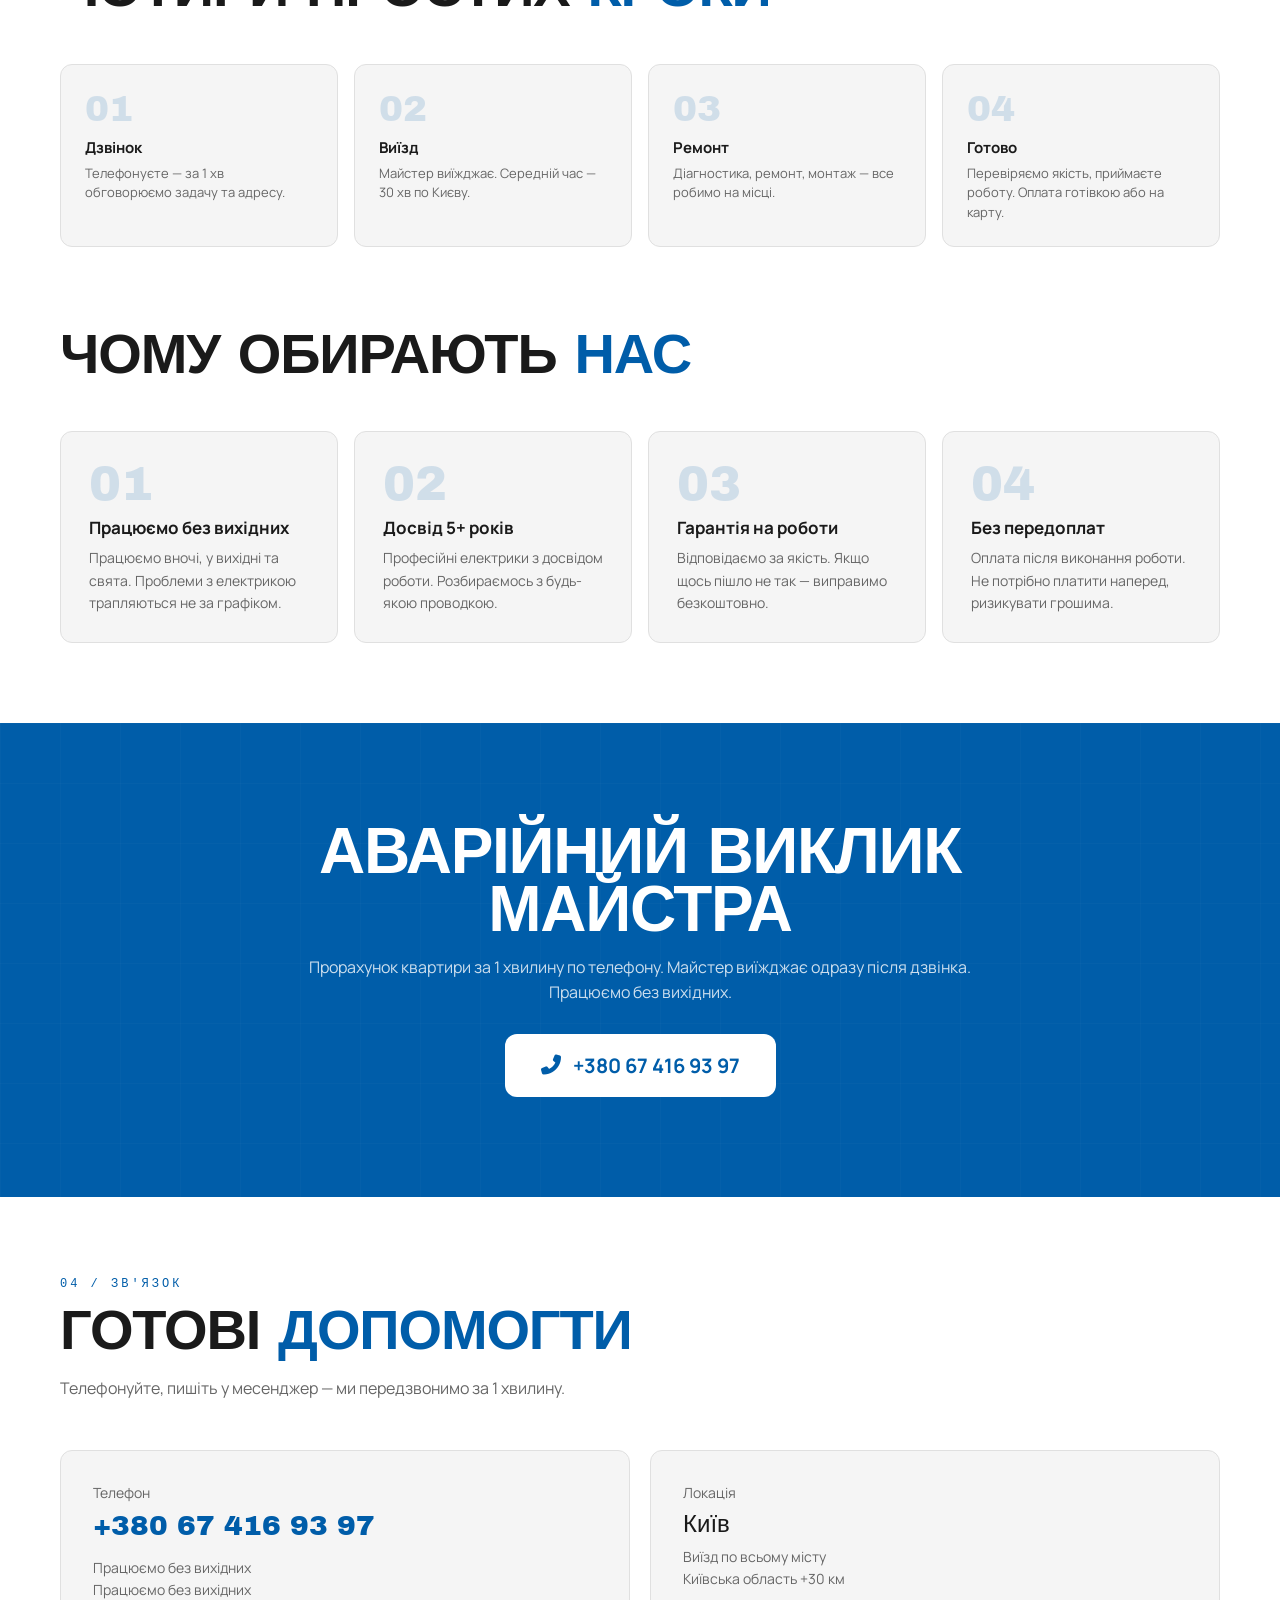
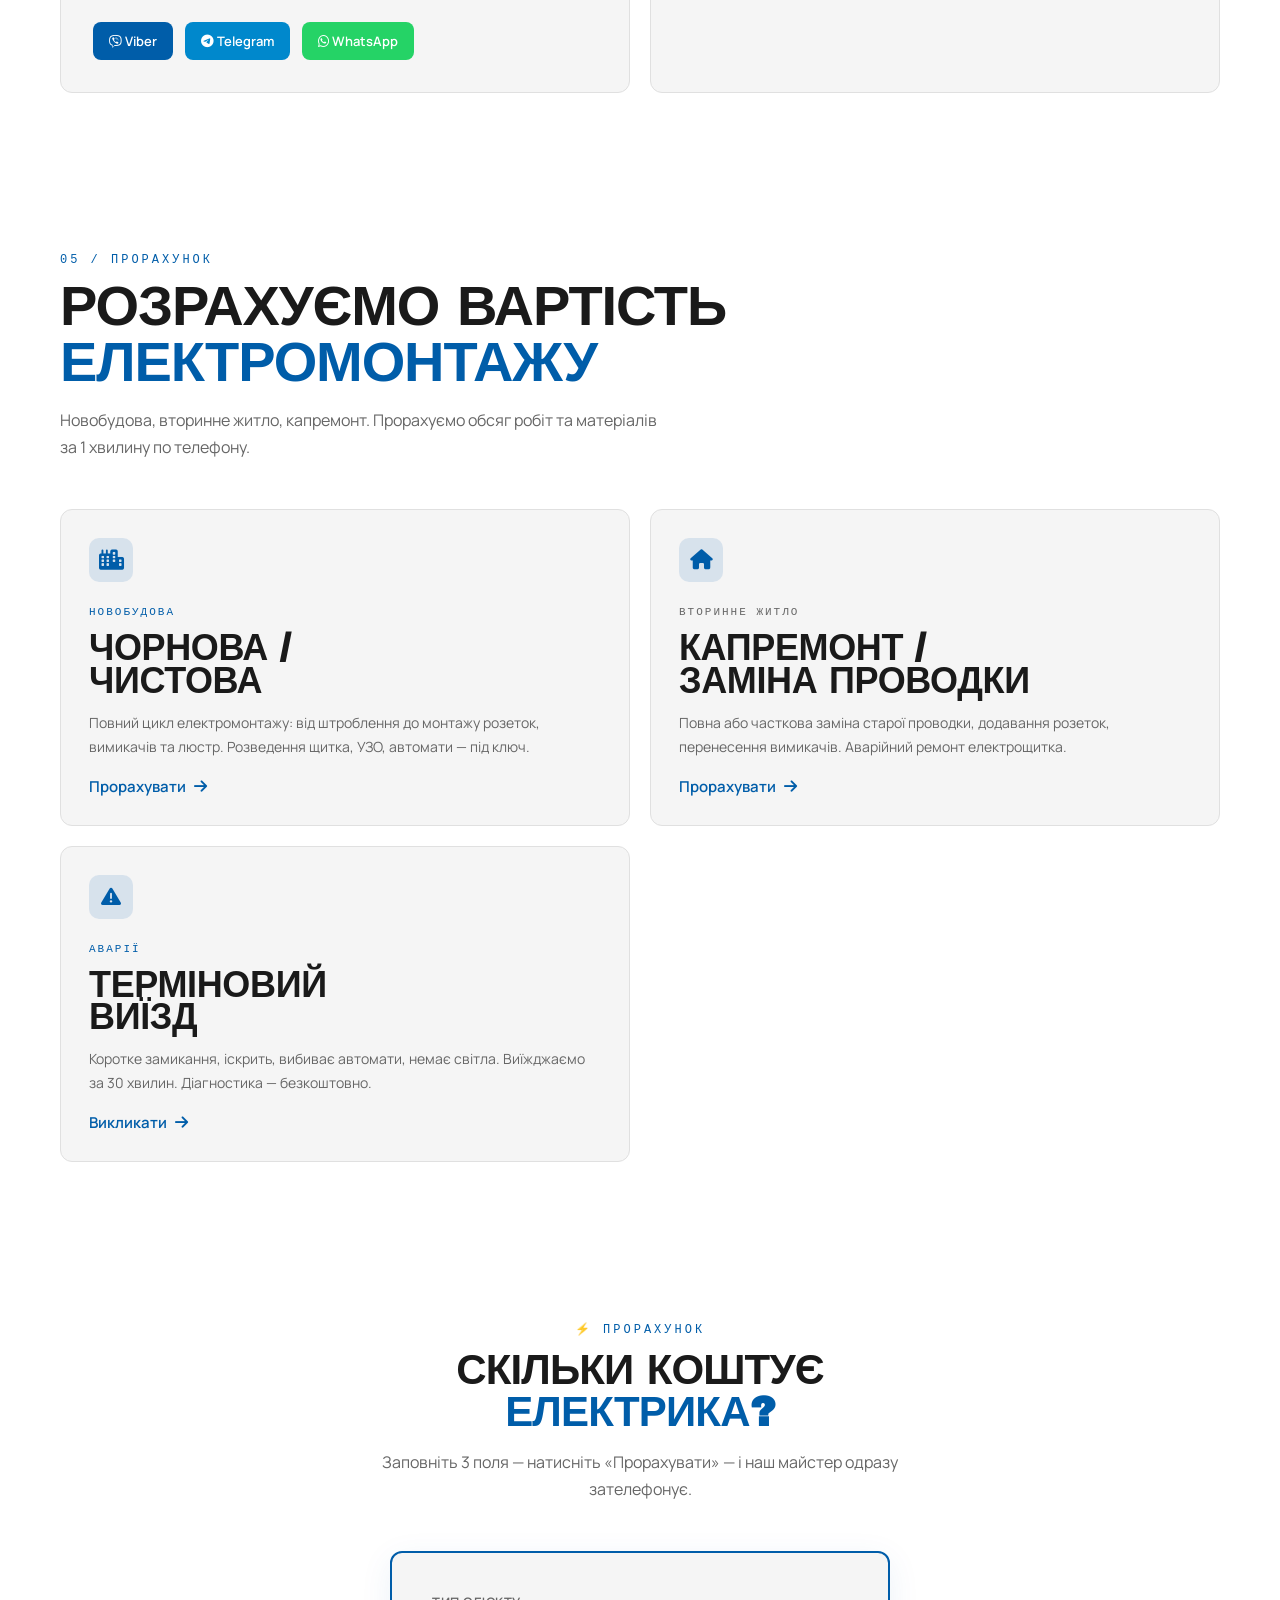
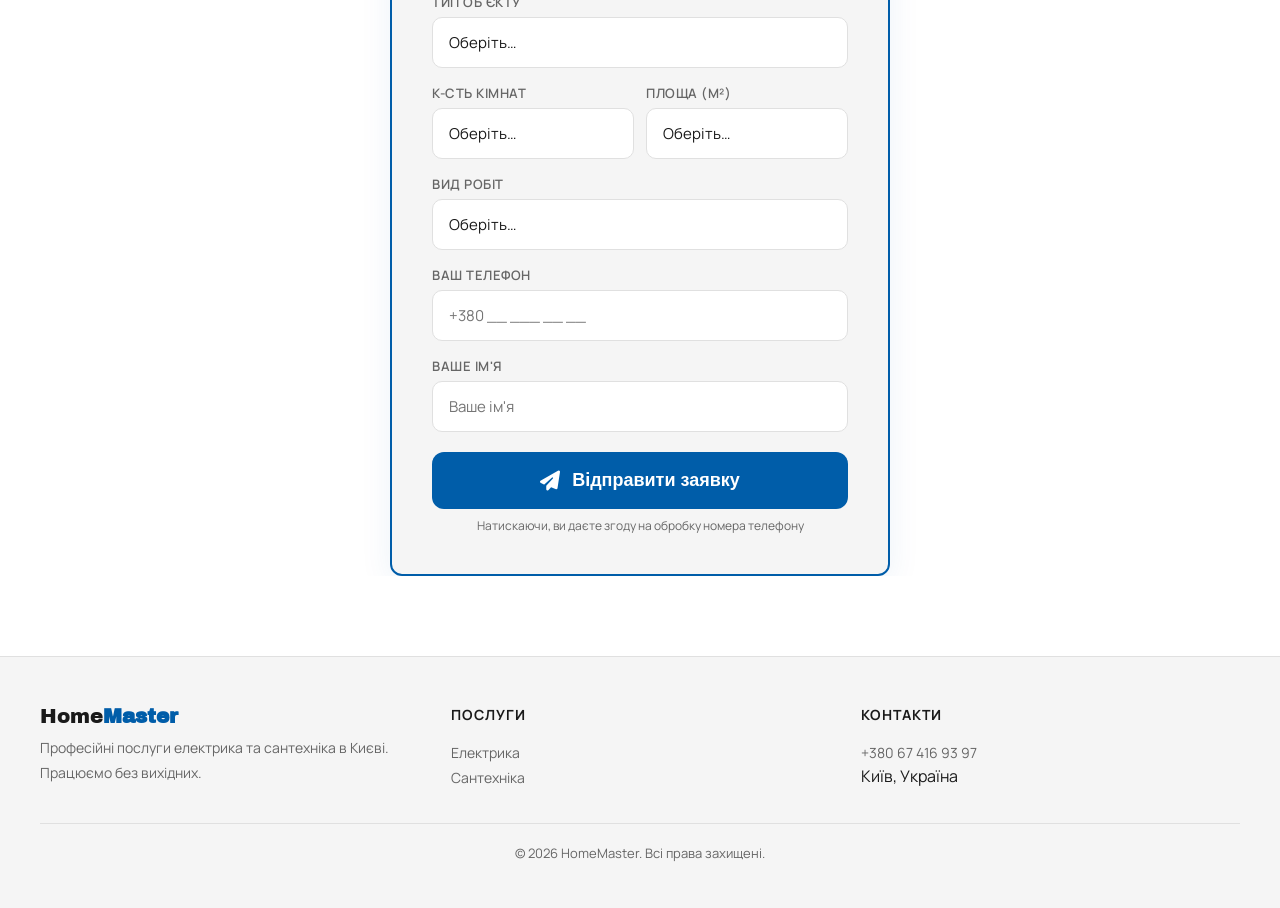
==== commit 0d39175d: "electric: photo gallery (4 photos — щиток, кабелі, монтаж)" ====
--- a/index.html
+++ b/index.html
@@ -42,6 +42,7 @@
     <ul class="nav-links">
       <li><a href="index.html" class="active">Електрика</a></li>
       <li><a href="santehnika.html">Сантехніка</a></li>
+      <li><a href="index.html#gallery">Фото</a></li>
       <li><a href="index.html#prices">Ціни</a></li>
       <li><a href="index.html#estimate">Прорахунок</a></li>
       <li><a href="index.html#process">Як ми працюємо</a></li>
@@ -103,6 +104,31 @@
     <div class="hero-visual">
       <div class="hero-photo-wrap">
         <img src="images/electrik-hero.png" alt="Електрик у Києві — HomeMaster" class="hero-photo">
+      </div>
+    </div>
+  </div>
+</section>
+
+<!-- GALLERY -->
+<section class="section" style="padding-top:20px;padding-bottom:40px" id="gallery">
+  <div class="container">
+    <div class="section-head">
+      <div class="section-num">📸 НАШІ РОБОТИ</div>
+      <h2 class="section-title">Фото <span class="accent">об'єктів</span></h2>
+      <p class="section-desc">Реальні фото виконаних робіт. Електрощитки, розведення кабелів, монтаж проводки.</p>
+    </div>
+    <div class="gallery-grid">
+      <div class="gallery-item">
+        <img src="images/electrik/01.jpg" alt="Електрощиток ABB з автоматами та ПЗВ" loading="lazy">
+      </div>
+      <div class="gallery-item">
+        <img src="images/electrik/02.jpg" alt="Розведення кабелів по підлозі в гофрі" loading="lazy">
+      </div>
+      <div class="gallery-item">
+        <img src="images/electrik/03.jpg" alt="Монтаж проводки під стелею в дерев'яному будинку" loading="lazy">
+      </div>
+      <div class="gallery-item">
+        <img src="images/electrik/04.jpg" alt="Збірка розподільчого щита з автоматами" loading="lazy">
       </div>
     </div>
   </div>
--- a/global.css
+++ b/global.css
@@ -247,3 +247,10 @@
 .sticky-calc-bar .sticky-calc-icon{font-size:16px}
 .sticky-calc-bar .sticky-calc-arrow{font-size:10px;animation:bounceDown 1.5s infinite}
 @keyframes bounceDown{0%,100%{transform:translateY(0)}50%{transform:translateY(3px)}}
+
+/* ── GALLERY ──────────────────────────────────────────────────── */
+.gallery-grid{display:grid;grid-template-columns:repeat(2,1fr);gap:12px;margin-top:24px}
+.gallery-item{position:relative;border-radius:var(--radius);overflow:hidden;aspect-ratio:4/3;cursor:pointer;border:2px solid var(--line);transition:all .3s}
+.gallery-item:hover{border-color:var(--accent);transform:translateY(-2px);box-shadow:0 8px 24px rgba(0,93,169,.12)}
+.gallery-item img{width:100%;height:100%;object-fit:cover;display:block}
+@media(min-width:768px){.gallery-grid{grid-template-columns:repeat(4,1fr)}}
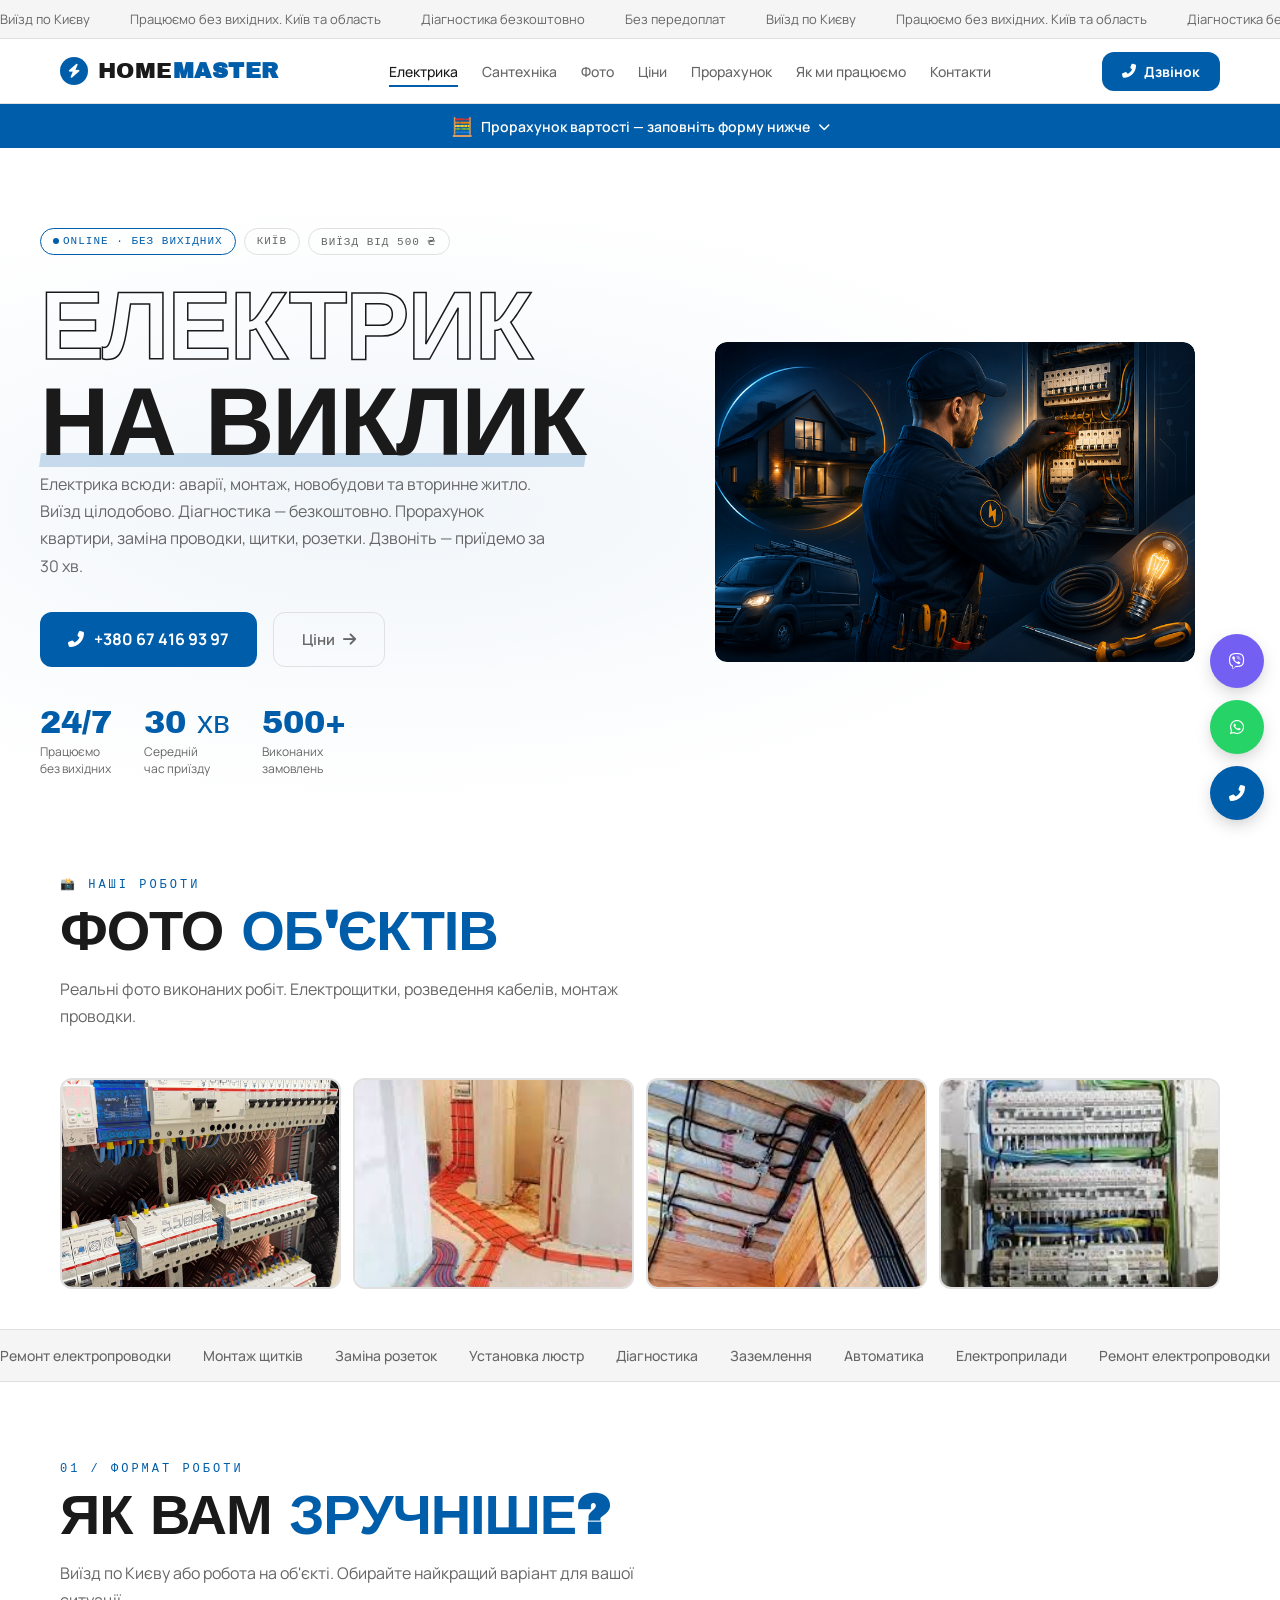
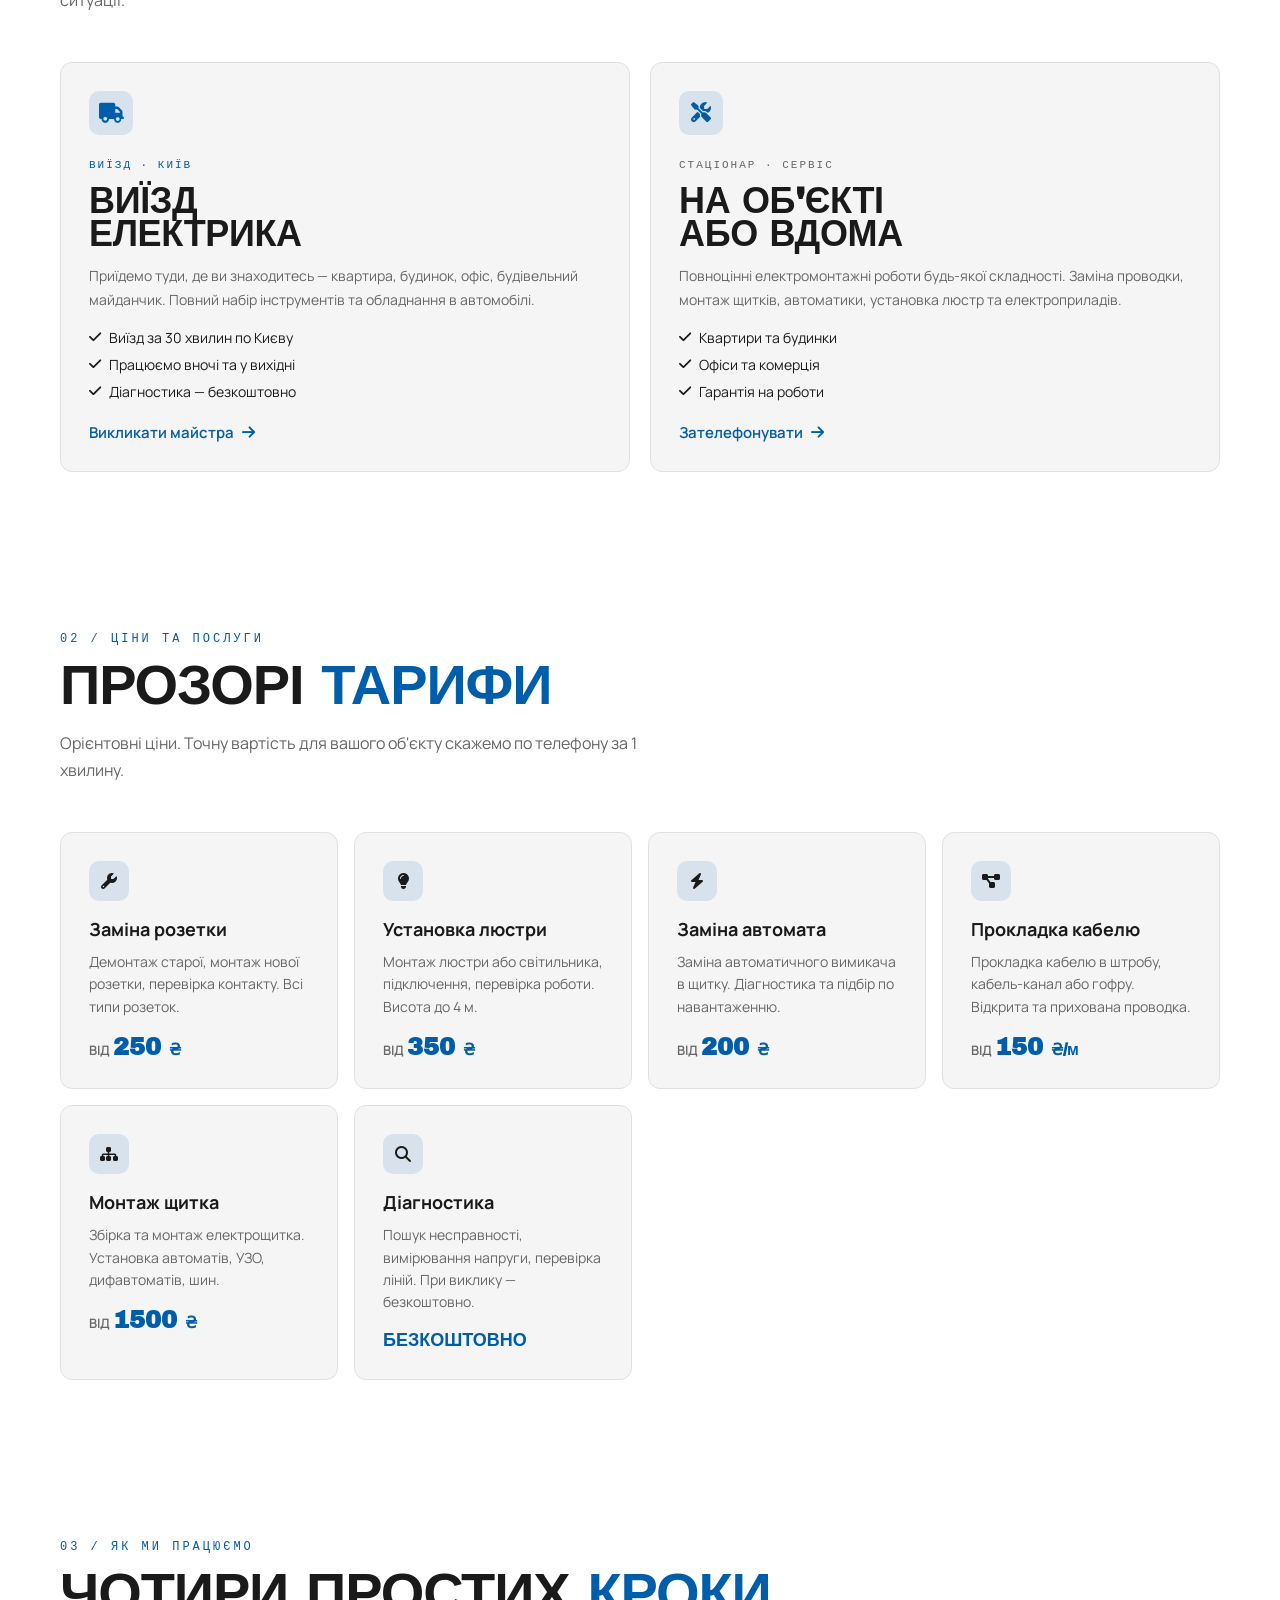
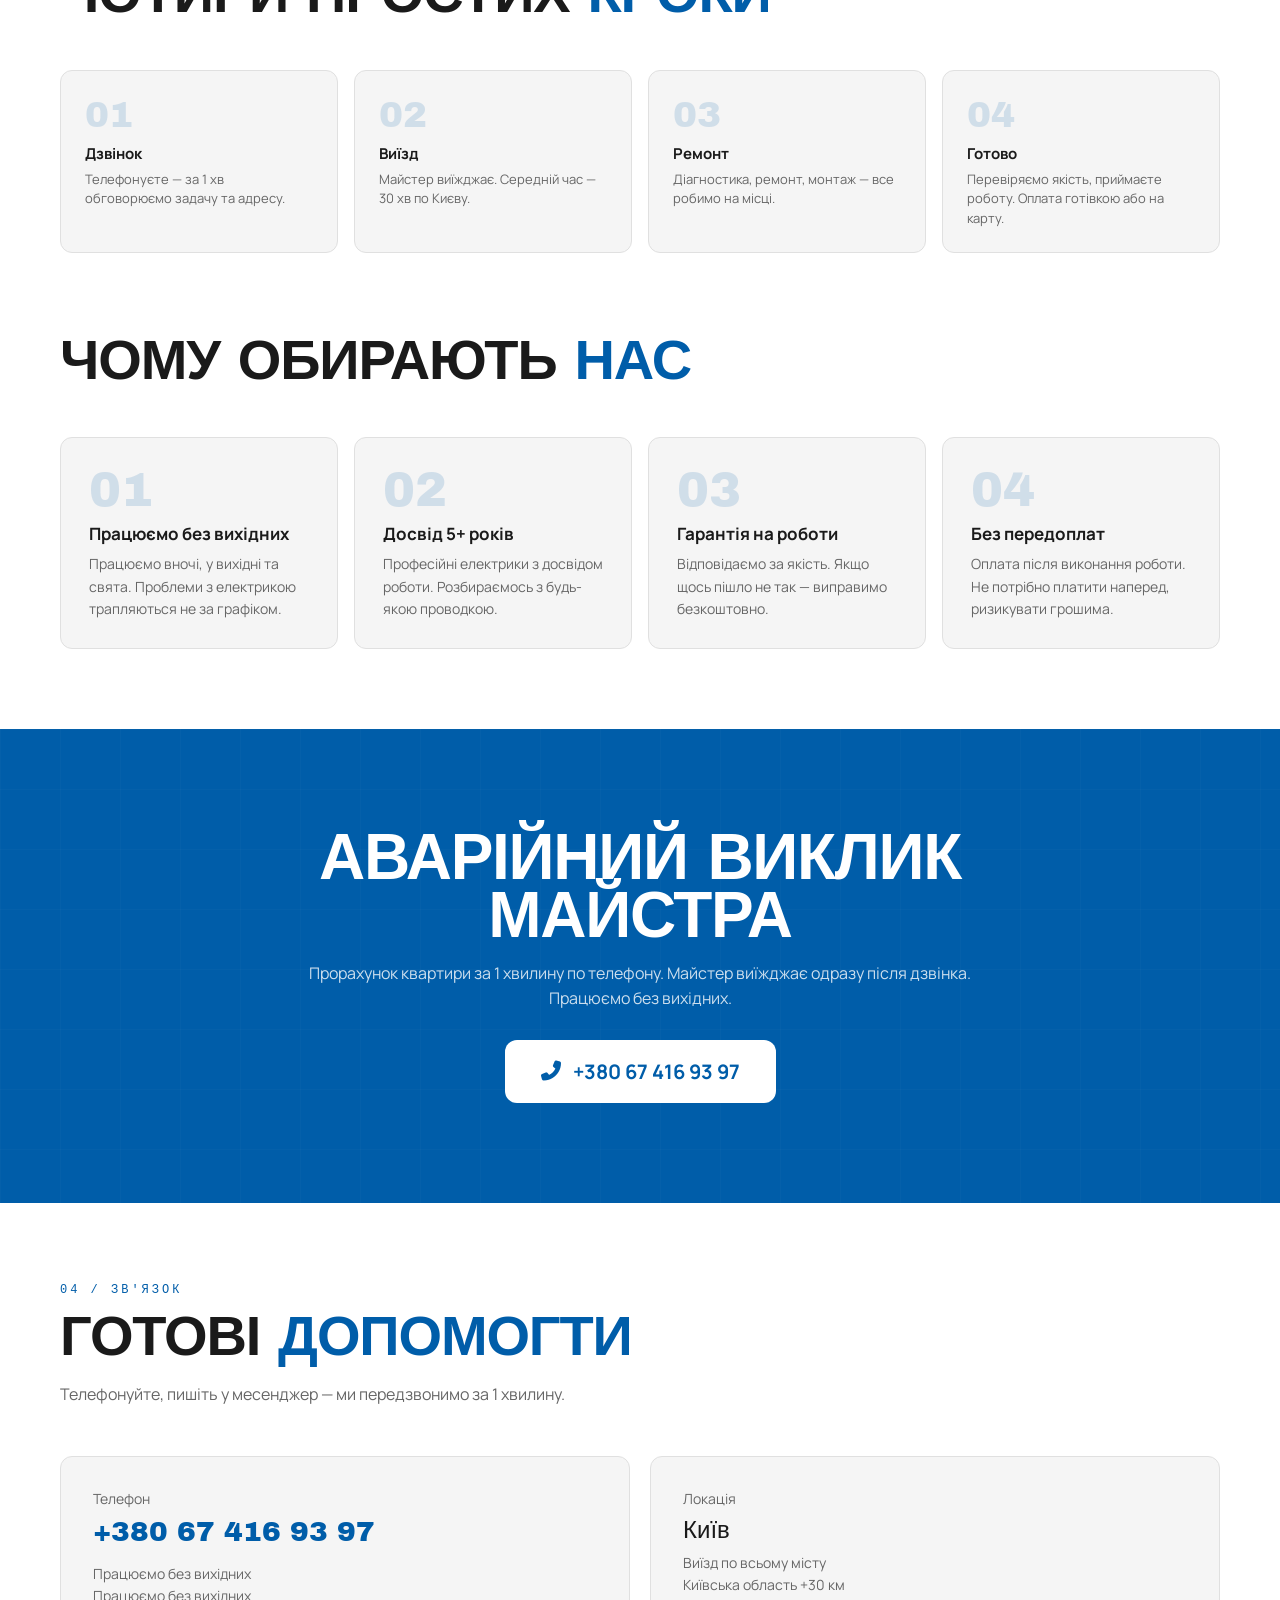
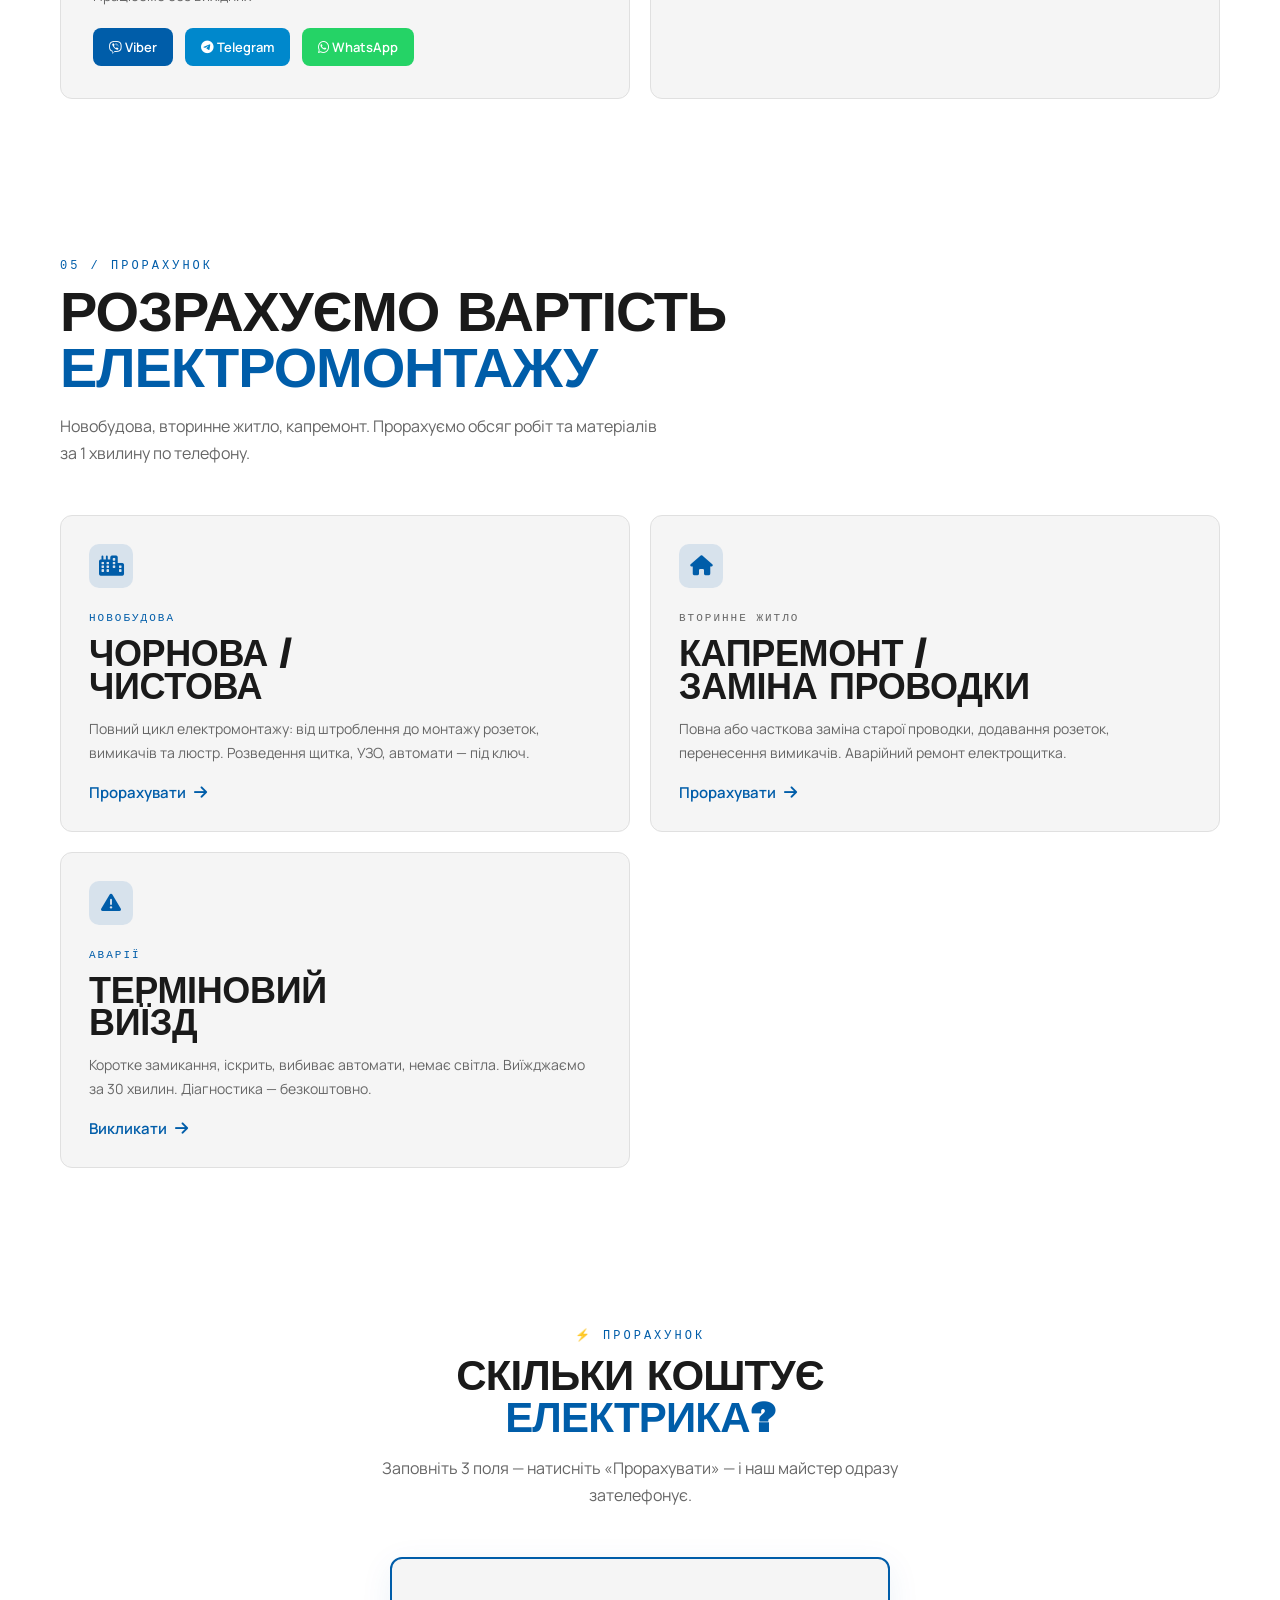
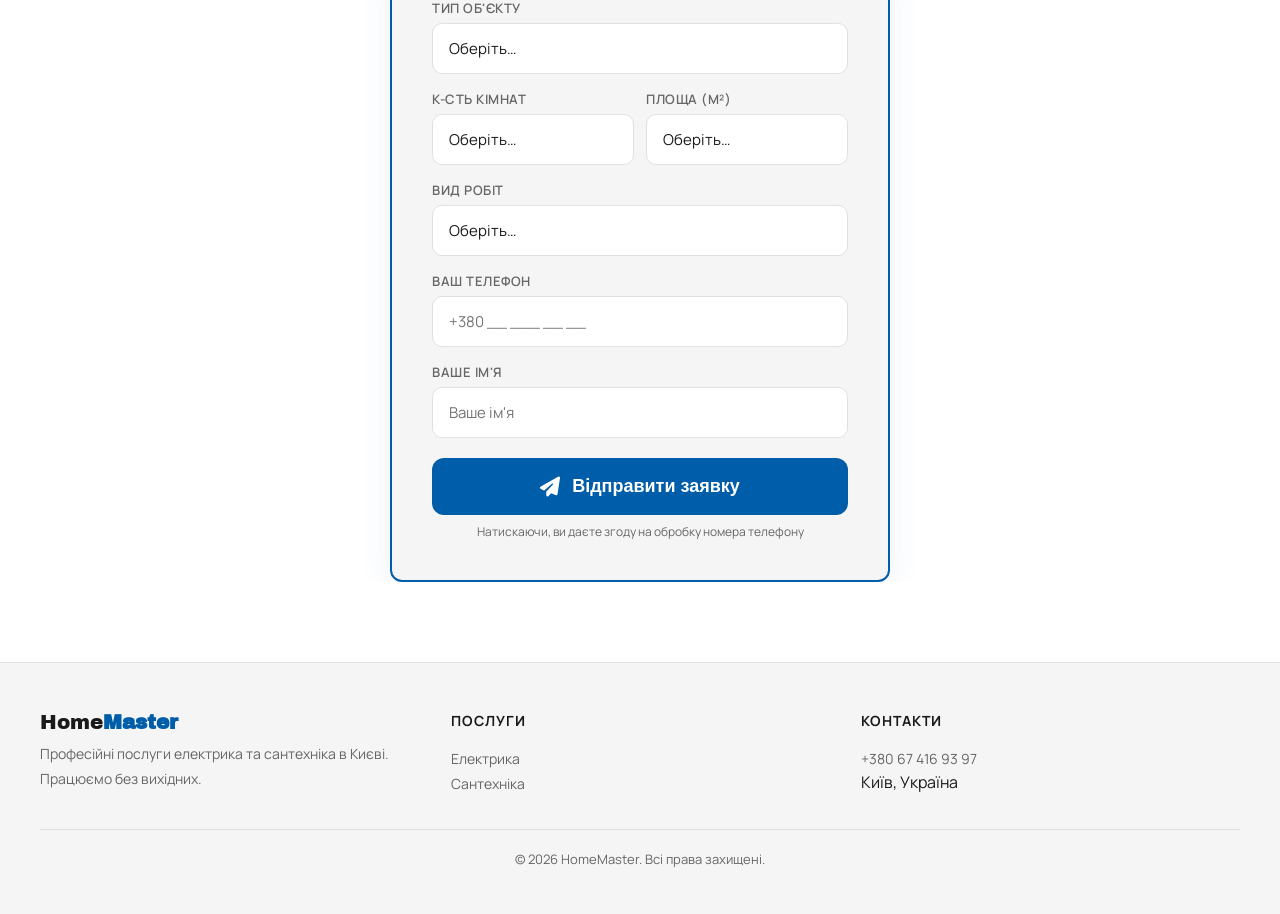
==== commit 14abf697: "sticky calc bar: sticky positioning + glow animations" ====
--- a/index.html
+++ b/index.html
@@ -10,7 +10,7 @@
   <link rel="preconnect" href="https://fonts.gstatic.com" crossorigin>
   <link href="https://fonts.googleapis.com/css2?family=Archivo+Black&family=Manrope:wght@300;400;500;600;700;800&display=swap" rel="stylesheet">
   <link rel="stylesheet" href="https://cdnjs.cloudflare.com/ajax/libs/font-awesome/6.5.0/css/all.min.css">
-  <link rel="stylesheet" href="global.css">
+  <link rel="stylesheet" href="global.css?v=3">
   <!-- Schema.org -->
   <script type="application/ld+json">
   {"@context":"https://schema.org","@type":"Electrician","name":"HomeMaster — Електрик Київ","telephone":"+380674169397","url":"https://alexmoldova.github.io/homester","areaServed":"Київ","openingHours":"Mo-Su 00:00-23:59","priceRange":"₴"}
--- a/global.css
+++ b/global.css
@@ -223,7 +223,8 @@
 @media(min-width:769px){.mobile-call-bar{display:none}}
 
 /* ── КАЛЬКУЛЯТОР ПРОРАХУНКУ ────────────────────────────────── */
-.calc-section{background:var(--bg2);border-radius:var(--radius);padding:40px;max-width:500px;margin:0 auto;border:2px solid var(--accent);box-shadow:0 8px 32px rgba(0,93,169,.08)}
+.calc-section{background:var(--bg2);border-radius:var(--radius);padding:40px;max-width:500px;margin:0 auto;border:2px solid var(--accent);box-shadow:0 8px 32px rgba(0,93,169,.08);animation:calcBorderGlow 3s ease-in-out infinite}
+@keyframes calcBorderGlow{0%,100%{border-color:var(--accent);box-shadow:0 8px 32px rgba(0,93,169,.08)}50%{border-color:#4da3ff;box-shadow:0 8px 48px rgba(0,93,169,.2)}}
 .calc-title{font-family:var(--font-d);font-size:22px;text-align:center;margin-bottom:24px}
 .calc-field{margin-bottom:16px}
 .calc-field label{display:block;font-size:13px;font-weight:600;color:var(--text2);margin-bottom:6px;text-transform:uppercase;letter-spacing:.5px}
@@ -241,12 +242,13 @@
 
 
 /* ── STICKY CALC BAR (тонка смужка під nav) ─────────────────── */
-.sticky-calc-bar{background:var(--accent);overflow:hidden}
-.sticky-calc-bar a{display:flex;align-items:center;justify-content:center;gap:8px;padding:8px 16px;color:#fff;text-decoration:none;font-size:13px;font-weight:600;transition:all .2s}
-.sticky-calc-bar a:hover{background:var(--accent-dark)}
-.sticky-calc-bar .sticky-calc-icon{font-size:16px}
-.sticky-calc-bar .sticky-calc-arrow{font-size:10px;animation:bounceDown 1.5s infinite}
-@keyframes bounceDown{0%,100%{transform:translateY(0)}50%{transform:translateY(3px)}}
+.sticky-calc-bar{background:var(--accent);overflow:hidden;position:sticky;top:64px;z-index:99}
+.sticky-calc-bar a{display:flex;align-items:center;justify-content:center;gap:8px;padding:10px 16px;color:#fff;text-decoration:none;font-size:14px;font-weight:600;transition:all .2s;animation:calcGlow 2s infinite}
+.sticky-calc-bar a:hover{background:var(--accent-dark);animation:none}
+.sticky-calc-bar .sticky-calc-icon{font-size:18px;animation:pulse 1.5s infinite}
+.sticky-calc-bar .sticky-calc-arrow{font-size:12px;animation:bounceDown 1.5s infinite}
+@keyframes bounceDown{0%,100%{transform:translateY(0)}50%{transform:translateY(4px)}}
+@keyframes calcGlow{0%,100%{box-shadow:inset 0 0 0 rgba(255,255,255,0)}50%{box-shadow:inset 0 0 30px rgba(255,255,255,.15)}}
 
 /* ── GALLERY ──────────────────────────────────────────────────── */
 .gallery-grid{display:grid;grid-template-columns:repeat(2,1fr);gap:12px;margin-top:24px}
